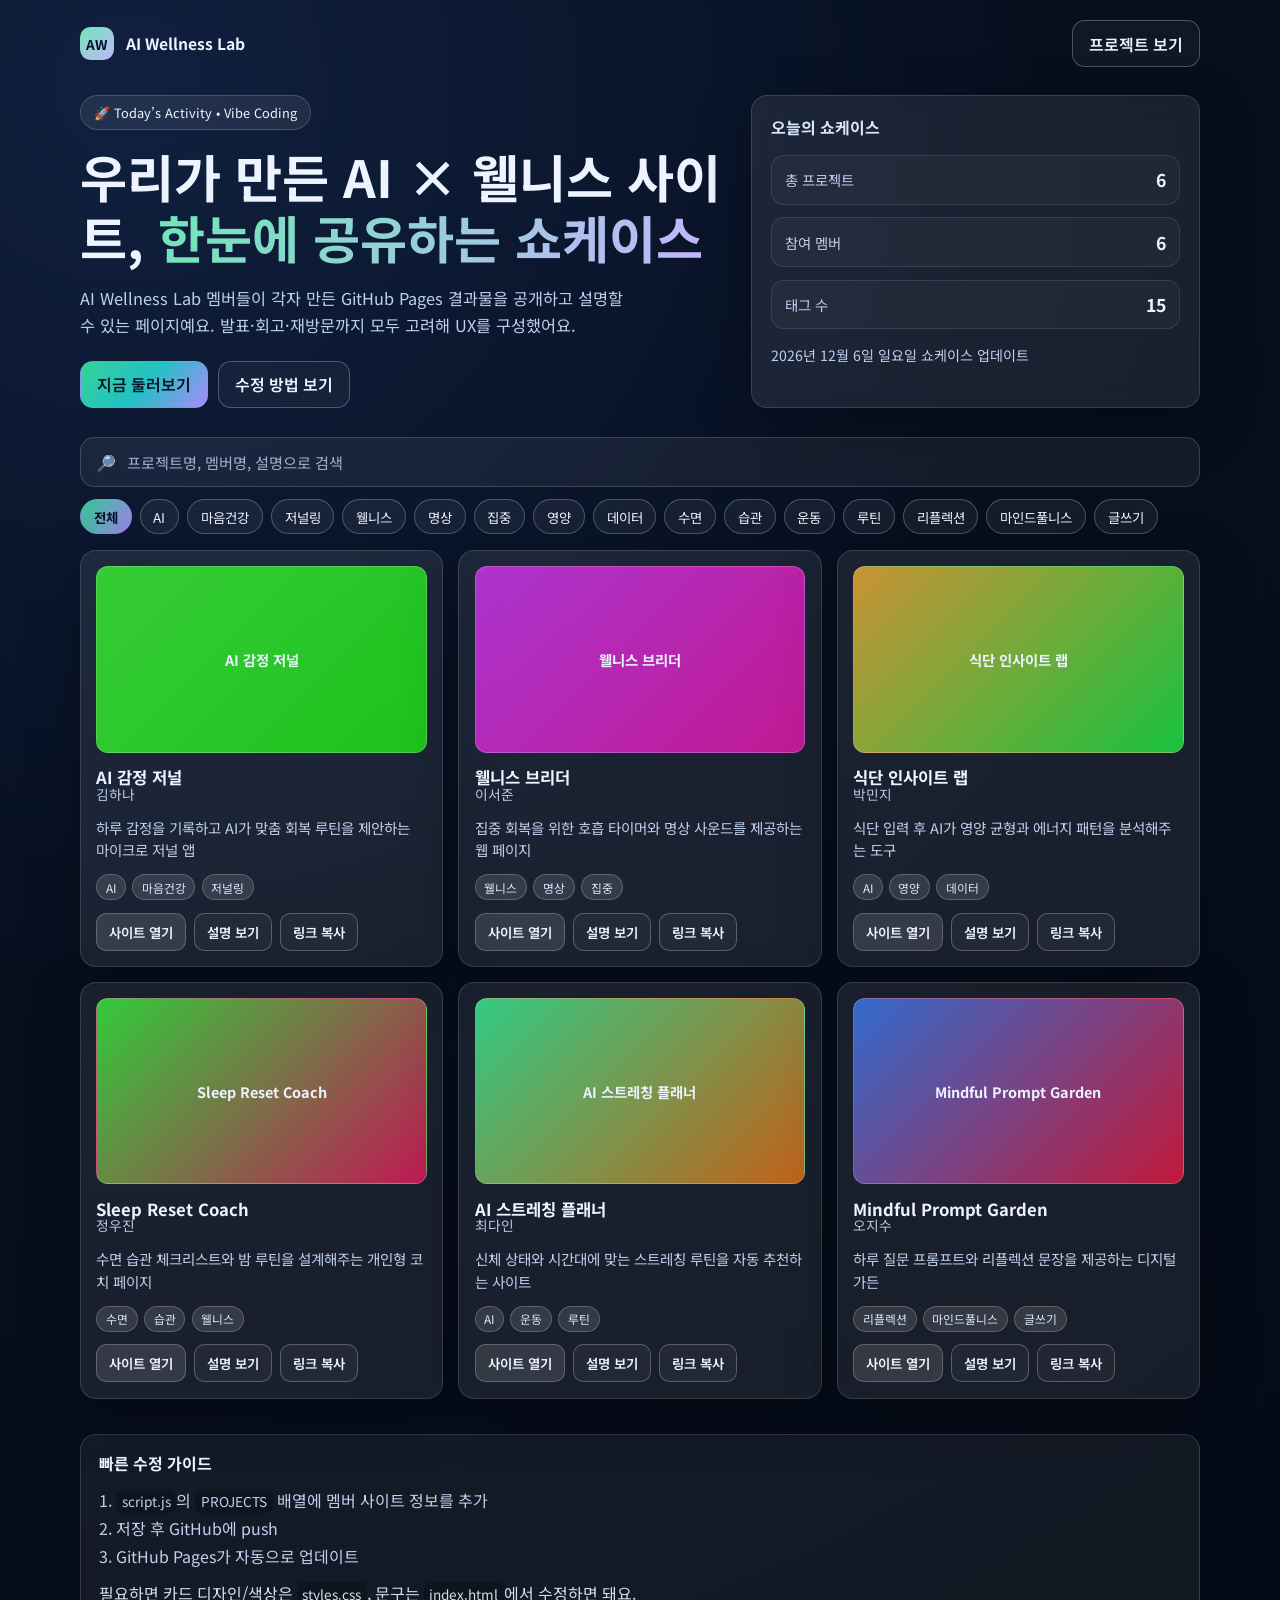
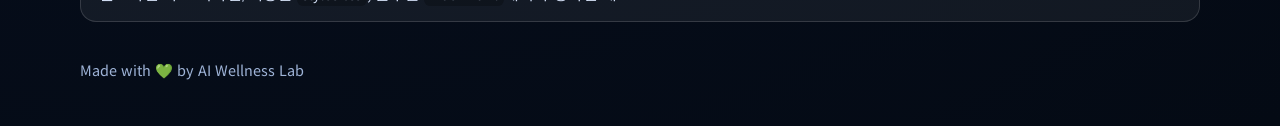
==== index.html @ e42d8e37 "feat: initialize AI Wellness Lab showcase page" ====
<!doctype html>
<html lang="ko">
  <head>
    <meta charset="UTF-8" />
    <meta name="viewport" content="width=device-width, initial-scale=1.0" />
    <title>AI & Wellness Vibe Coding Showcase</title>
    <meta
      name="description"
      content="AI Wellness Lab 멤버들이 만든 GitHub Pages 프로젝트를 한곳에서 공유하는 쇼케이스 페이지"
    />
    <link rel="preconnect" href="https://fonts.googleapis.com" />
    <link rel="preconnect" href="https://fonts.gstatic.com" crossorigin />
    <link
      href="https://fonts.googleapis.com/css2?family=Noto+Sans+KR:wght@400;500;700;800&display=swap"
      rel="stylesheet"
    />
    <link rel="stylesheet" href="styles.css" />
  </head>
  <body>
    <div class="bg-glow bg-glow-1" aria-hidden="true"></div>
    <div class="bg-glow bg-glow-2" aria-hidden="true"></div>

    <header class="topbar container">
      <a href="#" class="logo" aria-label="홈">
        <span class="logo-mark">AW</span>
        <span class="logo-text">AI Wellness Lab</span>
      </a>
      <a class="btn btn-ghost" href="#project-grid">프로젝트 보기</a>
    </header>

    <main class="container">
      <section class="hero" aria-labelledby="hero-title">
        <div>
          <p class="badge">🚀 Today’s Activity • Vibe Coding</p>
          <h1 id="hero-title">
            우리가 만든 AI × 웰니스 사이트,
            <span>한눈에 공유하는 쇼케이스</span>
          </h1>
          <p class="hero-description">
            AI Wellness Lab 멤버들이 각자 만든 GitHub Pages 결과물을 공개하고 설명할 수 있는 페이지예요.
            발표·회고·재방문까지 모두 고려해 UX를 구성했어요.
          </p>
          <div class="hero-cta">
            <a class="btn btn-primary" href="#project-grid">지금 둘러보기</a>
            <a class="btn btn-ghost" href="#how-to-edit">수정 방법 보기</a>
          </div>
        </div>

        <aside class="stats-card" aria-label="요약 정보">
          <h2>오늘의 쇼케이스</h2>
          <ul>
            <li>
              <span>총 프로젝트</span>
              <strong id="total-projects">0</strong>
            </li>
            <li>
              <span>참여 멤버</span>
              <strong id="total-members">0</strong>
            </li>
            <li>
              <span>태그 수</span>
              <strong id="total-tags">0</strong>
            </li>
          </ul>
          <p id="today-date" class="today-date"></p>
        </aside>
      </section>

      <section class="controls" aria-label="필터">
        <label class="search-wrap" for="search-input">
          <span>🔎</span>
          <input
            id="search-input"
            type="search"
            placeholder="프로젝트명, 멤버명, 설명으로 검색"
            autocomplete="off"
          />
        </label>
        <div id="tag-filters" class="tag-filters" role="group" aria-label="태그 필터"></div>
      </section>

      <section id="project-grid" class="project-grid" aria-live="polite"></section>

      <section class="empty-state hidden" id="empty-state" aria-live="polite">
        <p>조건에 맞는 프로젝트가 없어요. 검색어나 태그를 바꿔보세요.</p>
      </section>

      <section id="how-to-edit" class="info-card">
        <h2>빠른 수정 가이드</h2>
        <ol>
          <li><code>script.js</code>의 <code>PROJECTS</code> 배열에 멤버 사이트 정보를 추가</li>
          <li>저장 후 GitHub에 push</li>
          <li>GitHub Pages가 자동으로 업데이트</li>
        </ol>
        <p>
          필요하면 카드 디자인/색상은 <code>styles.css</code>, 문구는 <code>index.html</code>에서 수정하면 돼요.
        </p>
      </section>
    </main>

    <footer class="container footer">
      <p>Made with 💚 by AI Wellness Lab</p>
    </footer>

    <dialog id="detail-modal" class="detail-modal">
      <article>
        <button class="icon-btn" id="close-modal" aria-label="닫기">✕</button>
        <p id="modal-member" class="modal-member"></p>
        <h3 id="modal-title"></h3>
        <p id="modal-description"></p>
        <ul id="modal-highlights" class="modal-highlights"></ul>
        <a id="modal-link" class="btn btn-primary" target="_blank" rel="noopener noreferrer">사이트 열기</a>
      </article>
    </dialog>

    <div id="toast" class="toast" role="status" aria-live="polite"></div>

    <script src="script.js"></script>
  </body>
</html>
---- styles.css ----
:root {
  --bg: #071224;
  --bg-soft: #0f1d33;
  --card: rgba(255, 255, 255, 0.08);
  --card-border: rgba(255, 255, 255, 0.14);
  --text: #eef4ff;
  --muted: #bfd0ee;
  --primary: #6ee7b7;
  --primary-strong: #2dd4bf;
  --accent: #c4b5fd;
  --danger: #fb7185;
  --shadow: 0 18px 55px rgba(0, 0, 0, 0.28);
}

* {
  box-sizing: border-box;
  font-family: "Noto Sans KR", "Apple SD Gothic Neo", sans-serif;
}

html,
body {
  margin: 0;
  padding: 0;
  min-height: 100%;
  background: radial-gradient(circle at 10% 5%, #10203f 0%, #070f1f 45%, #040a14 100%);
  color: var(--text);
}

body {
  position: relative;
  overflow-x: hidden;
}

.container {
  width: min(1120px, calc(100vw - 2rem));
  margin: 0 auto;
}

.bg-glow {
  position: fixed;
  z-index: -1;
  border-radius: 999px;
  filter: blur(70px);
  pointer-events: none;
}

.bg-glow-1 {
  width: 280px;
  height: 280px;
  background: rgba(45, 212, 191, 0.3);
  top: -80px;
  left: -60px;
}

.bg-glow-2 {
  width: 340px;
  height: 340px;
  background: rgba(196, 181, 253, 0.24);
  right: -100px;
  bottom: 0;
}

.topbar {
  display: flex;
  justify-content: space-between;
  align-items: center;
  padding: 1.25rem 0;
}

.logo {
  display: inline-flex;
  align-items: center;
  gap: 0.75rem;
  color: var(--text);
  text-decoration: none;
  font-weight: 700;
}

.logo-mark {
  width: 2.1rem;
  height: 2.1rem;
  display: inline-grid;
  place-items: center;
  border-radius: 0.65rem;
  background: linear-gradient(140deg, var(--primary) 0%, var(--accent) 100%);
  color: #071224;
  font-size: 0.85rem;
}

.logo-text {
  font-size: 0.98rem;
}

.hero {
  display: grid;
  gap: 1.2rem;
  grid-template-columns: 1.45fr 1fr;
  align-items: stretch;
  margin-top: 0.5rem;
}

.badge {
  width: fit-content;
  margin: 0;
  font-size: 0.8rem;
  padding: 0.45rem 0.8rem;
  border-radius: 999px;
  background: rgba(255, 255, 255, 0.08);
  border: 1px solid rgba(255, 255, 255, 0.17);
}

h1 {
  margin: 0.95rem 0 0;
  line-height: 1.2;
  font-size: clamp(1.8rem, 4.3vw, 3.2rem);
}

h1 span {
  background: linear-gradient(120deg, var(--primary) 0%, var(--accent) 100%);
  -webkit-background-clip: text;
  -webkit-text-fill-color: transparent;
}

.hero-description {
  color: var(--muted);
  font-size: 1.02rem;
  line-height: 1.7;
  margin-top: 1rem;
  max-width: 62ch;
}

.hero-cta {
  display: flex;
  flex-wrap: wrap;
  gap: 0.65rem;
  margin-top: 1.3rem;
}

.btn {
  border: 1px solid transparent;
  display: inline-flex;
  align-items: center;
  justify-content: center;
  padding: 0.66rem 1rem;
  border-radius: 0.8rem;
  color: var(--text);
  text-decoration: none;
  font-weight: 600;
  cursor: pointer;
  transition: transform 0.18s ease, border-color 0.18s ease, background 0.18s ease;
}

.btn:hover {
  transform: translateY(-1px);
}

.btn-primary {
  background: linear-gradient(130deg, #34d399 0%, #22c1c3 50%, #a78bfa 100%);
  color: #081326;
}

.btn-ghost {
  border-color: rgba(255, 255, 255, 0.25);
  background: rgba(255, 255, 255, 0.04);
}

.stats-card {
  border: 1px solid var(--card-border);
  border-radius: 1rem;
  padding: 1.2rem;
  background: var(--card);
  backdrop-filter: blur(10px);
  box-shadow: var(--shadow);
}

.stats-card h2 {
  margin: 0 0 1rem;
  font-size: 1rem;
  color: #d8e7ff;
}

.stats-card ul {
  list-style: none;
  margin: 0;
  padding: 0;
  display: grid;
  gap: 0.8rem;
}

.stats-card li {
  display: flex;
  justify-content: space-between;
  align-items: center;
  border: 1px solid rgba(255, 255, 255, 0.1);
  background: rgba(255, 255, 255, 0.03);
  border-radius: 0.8rem;
  padding: 0.7rem 0.8rem;
}

.stats-card li span {
  color: var(--muted);
  font-size: 0.9rem;
}

.stats-card li strong {
  font-size: 1.1rem;
}

.today-date {
  margin: 1rem 0 0;
  color: var(--muted);
  font-size: 0.88rem;
}

.controls {
  margin-top: 1.8rem;
  display: grid;
  gap: 0.8rem;
}

.search-wrap {
  display: flex;
  align-items: center;
  gap: 0.55rem;
  border-radius: 0.9rem;
  padding: 0.75rem 0.95rem;
  background: rgba(255, 255, 255, 0.06);
  border: 1px solid rgba(255, 255, 255, 0.17);
}

.search-wrap input {
  width: 100%;
  border: 0;
  background: transparent;
  color: var(--text);
  font-size: 0.95rem;
  outline: none;
}

.search-wrap input::placeholder {
  color: #9eb1d0;
}

.tag-filters {
  display: flex;
  flex-wrap: wrap;
  gap: 0.5rem;
}

.tag-button {
  border: 1px solid rgba(255, 255, 255, 0.24);
  background: rgba(255, 255, 255, 0.06);
  color: var(--text);
  border-radius: 999px;
  padding: 0.4rem 0.8rem;
  font-size: 0.84rem;
  cursor: pointer;
}

.tag-button.active {
  border-color: transparent;
  background: linear-gradient(120deg, rgba(52, 211, 153, 0.93), rgba(167, 139, 250, 0.93));
  color: #061121;
  font-weight: 700;
}

.project-grid {
  margin-top: 1rem;
  display: grid;
  grid-template-columns: repeat(3, minmax(0, 1fr));
  gap: 0.95rem;
  padding-bottom: 0.8rem;
}

.project-card {
  position: relative;
  border: 1px solid var(--card-border);
  background: var(--card);
  border-radius: 1rem;
  padding: 0.95rem;
  display: grid;
  gap: 0.8rem;
  box-shadow: var(--shadow);
}

.project-preview {
  border-radius: 0.75rem;
  aspect-ratio: 16 / 9;
  display: grid;
  place-items: center;
  color: #eaf4ff;
  border: 1px solid rgba(255, 255, 255, 0.2);
  overflow: hidden;
  padding: 0.6rem;
  text-align: center;
  font-size: 0.9rem;
  font-weight: 700;
}

.project-card h3 {
  margin: 0;
  font-size: 1.04rem;
}

.member {
  margin: -0.35rem 0 0;
  font-size: 0.86rem;
  color: #b8c9e6;
}

.description {
  margin: 0;
  color: var(--muted);
  font-size: 0.91rem;
  line-height: 1.55;
}

.tags {
  display: flex;
  flex-wrap: wrap;
  gap: 0.38rem;
}

.tag {
  border-radius: 999px;
  padding: 0.2rem 0.55rem;
  font-size: 0.74rem;
  background: rgba(255, 255, 255, 0.12);
  border: 1px solid rgba(255, 255, 255, 0.2);
  color: #d9e8ff;
}

.actions {
  display: flex;
  flex-wrap: wrap;
  gap: 0.5rem;
}

.actions .btn {
  font-size: 0.84rem;
  padding: 0.5rem 0.75rem;
  border-radius: 0.66rem;
}

.btn-link {
  background: rgba(255, 255, 255, 0.12);
  border-color: rgba(255, 255, 255, 0.22);
}

.info-card {
  margin-top: 1.4rem;
  border-radius: 1rem;
  border: 1px solid var(--card-border);
  background: rgba(255, 255, 255, 0.06);
  padding: 1rem 1.1rem;
}

.info-card h2 {
  margin: 0;
  font-size: 1rem;
}

.info-card ol {
  margin: 0.7rem 0 0;
  padding-left: 1.1rem;
  color: var(--muted);
  line-height: 1.75;
}

.info-card p {
  margin: 0.7rem 0 0;
  color: #d2def4;
}

.info-card code {
  background: rgba(0, 0, 0, 0.25);
  border-radius: 0.4rem;
  padding: 0.13rem 0.35rem;
  font-size: 0.85em;
}

.empty-state {
  margin-top: 1rem;
  border: 1px dashed rgba(255, 255, 255, 0.25);
  border-radius: 1rem;
  padding: 1rem;
  text-align: center;
  color: var(--muted);
}

.hidden {
  display: none;
}

.footer {
  padding: 1.4rem 0 2rem;
  color: #9fb4d8;
  font-size: 0.9rem;
}

.detail-modal {
  border: 0;
  padding: 0;
  border-radius: 1rem;
  background: transparent;
  max-width: min(600px, calc(100vw - 2rem));
}

.detail-modal::backdrop {
  background: rgba(3, 9, 20, 0.7);
}

.detail-modal article {
  position: relative;
  border: 1px solid rgba(255, 255, 255, 0.2);
  background: #0b1c34;
  color: var(--text);
  border-radius: 1rem;
  padding: 1.1rem;
}

.icon-btn {
  position: absolute;
  top: 0.75rem;
  right: 0.75rem;
  border: 0;
  background: rgba(255, 255, 255, 0.12);
  color: var(--text);
  width: 2rem;
  height: 2rem;
  border-radius: 0.6rem;
  cursor: pointer;
}

.modal-member {
  margin: 0;
  color: #bad1f1;
  font-size: 0.9rem;
}

.detail-modal h3 {
  margin: 0.35rem 0 0.6rem;
}

.detail-modal p {
  margin: 0;
  color: #d3e1f8;
  line-height: 1.63;
}

.modal-highlights {
  margin: 0.8rem 0 1rem;
  padding-left: 1.1rem;
  color: #d5e5ff;
  line-height: 1.65;
}

.toast {
  position: fixed;
  left: 50%;
  bottom: 1.2rem;
  transform: translateX(-50%) translateY(12px);
  padding: 0.63rem 0.88rem;
  border-radius: 999px;
  background: rgba(3, 12, 24, 0.95);
  border: 1px solid rgba(255, 255, 255, 0.17);
  color: #dcf8ea;
  opacity: 0;
  pointer-events: none;
  transition: 0.25s ease;
  font-size: 0.86rem;
}

.toast.show {
  opacity: 1;
  transform: translateX(-50%) translateY(0);
}

@media (max-width: 1050px) {
  .project-grid {
    grid-template-columns: repeat(2, minmax(0, 1fr));
  }
}

@media (max-width: 840px) {
  .hero {
    grid-template-columns: 1fr;
  }

  .stats-card {
    order: -1;
  }
}

@media (max-width: 640px) {
  .topbar {
    padding-top: 1rem;
  }

  .project-grid {
    grid-template-columns: 1fr;
  }

  .btn,
  .actions .btn {
    width: 100%;
  }

  .hero-cta {
    width: 100%;
  }

  .logo-text {
    display: none;
  }
}
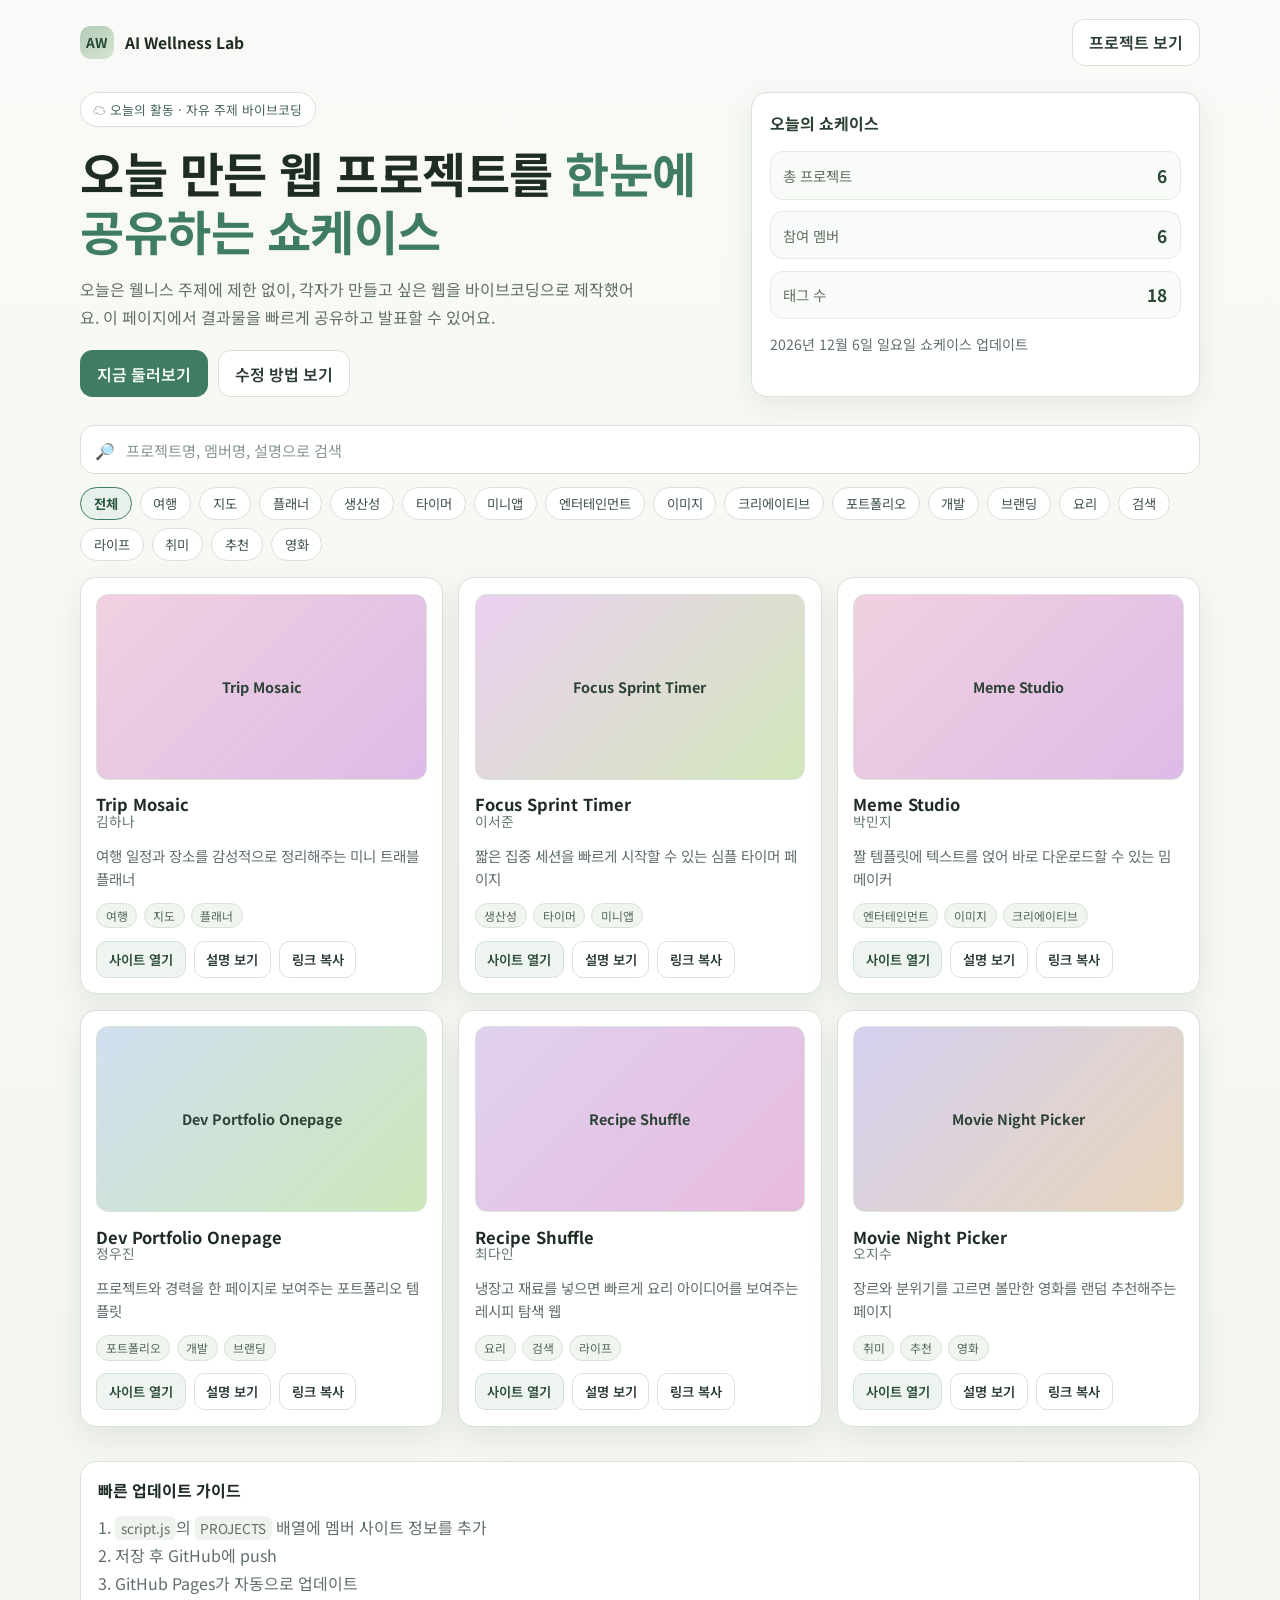
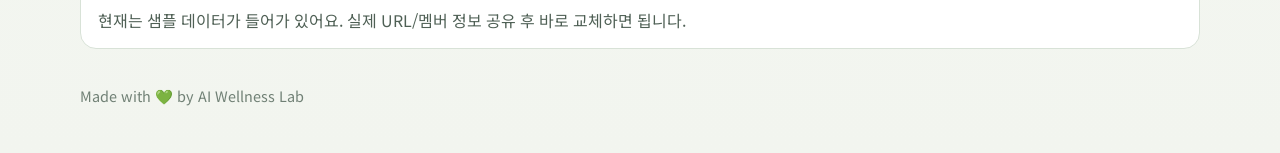
==== commit 285296fe: "feat: refresh showcase with calm UI and free-topic copy" ====
--- a/index.html
+++ b/index.html
@@ -3,10 +3,10 @@
   <head>
     <meta charset="UTF-8" />
     <meta name="viewport" content="width=device-width, initial-scale=1.0" />
-    <title>AI & Wellness Vibe Coding Showcase</title>
+    <title>AI Wellness Lab | Vibe Coding Showcase</title>
     <meta
       name="description"
-      content="AI Wellness Lab 멤버들이 만든 GitHub Pages 프로젝트를 한곳에서 공유하는 쇼케이스 페이지"
+      content="AI Wellness Lab 멤버들이 자유 주제로 만든 웹 프로젝트를 공유하는 쇼케이스 페이지"
     />
     <link rel="preconnect" href="https://fonts.googleapis.com" />
     <link rel="preconnect" href="https://fonts.gstatic.com" crossorigin />
@@ -31,14 +31,14 @@
     <main class="container">
       <section class="hero" aria-labelledby="hero-title">
         <div>
-          <p class="badge">🚀 Today’s Activity • Vibe Coding</p>
+          <p class="badge">☁️ 오늘의 활동 · 자유 주제 바이브코딩</p>
           <h1 id="hero-title">
-            우리가 만든 AI × 웰니스 사이트,
+            오늘 만든 웹 프로젝트를
             <span>한눈에 공유하는 쇼케이스</span>
           </h1>
           <p class="hero-description">
-            AI Wellness Lab 멤버들이 각자 만든 GitHub Pages 결과물을 공개하고 설명할 수 있는 페이지예요.
-            발표·회고·재방문까지 모두 고려해 UX를 구성했어요.
+            오늘은 웰니스 주제에 제한 없이, 각자가 만들고 싶은 웹을 바이브코딩으로 제작했어요.
+            이 페이지에서 결과물을 빠르게 공유하고 발표할 수 있어요.
           </p>
           <div class="hero-cta">
             <a class="btn btn-primary" href="#project-grid">지금 둘러보기</a>
@@ -86,14 +86,14 @@
       </section>
 
       <section id="how-to-edit" class="info-card">
-        <h2>빠른 수정 가이드</h2>
+        <h2>빠른 업데이트 가이드</h2>
         <ol>
           <li><code>script.js</code>의 <code>PROJECTS</code> 배열에 멤버 사이트 정보를 추가</li>
           <li>저장 후 GitHub에 push</li>
           <li>GitHub Pages가 자동으로 업데이트</li>
         </ol>
         <p>
-          필요하면 카드 디자인/색상은 <code>styles.css</code>, 문구는 <code>index.html</code>에서 수정하면 돼요.
+          현재는 샘플 데이터가 들어가 있어요. 실제 URL/멤버 정보 공유 후 바로 교체하면 됩니다.
         </p>
       </section>
     </main>
--- a/styles.css
+++ b/styles.css
@@ -1,15 +1,15 @@
 :root {
-  --bg: #071224;
-  --bg-soft: #0f1d33;
-  --card: rgba(255, 255, 255, 0.08);
-  --card-border: rgba(255, 255, 255, 0.14);
-  --text: #eef4ff;
-  --muted: #bfd0ee;
-  --primary: #6ee7b7;
-  --primary-strong: #2dd4bf;
-  --accent: #c4b5fd;
-  --danger: #fb7185;
-  --shadow: 0 18px 55px rgba(0, 0, 0, 0.28);
+  --bg: #f5f7f2;
+  --bg-soft: #edf2ea;
+  --surface: #ffffff;
+  --surface-soft: #f8fbf7;
+  --border: #d8e2d7;
+  --text: #1f2c24;
+  --muted: #617066;
+  --primary: #3f7c63;
+  --primary-strong: #2f6650;
+  --accent: #9ab9a6;
+  --shadow: 0 10px 30px rgba(22, 37, 26, 0.08);
 }
 
 * {
@@ -22,8 +22,8 @@
   margin: 0;
   padding: 0;
   min-height: 100%;
-  background: radial-gradient(circle at 10% 5%, #10203f 0%, #070f1f 45%, #040a14 100%);
   color: var(--text);
+  background: linear-gradient(180deg, #f9faf7 0%, #f2f5ef 100%);
 }
 
 body {
@@ -45,32 +45,32 @@
 }
 
 .bg-glow-1 {
-  width: 280px;
-  height: 280px;
-  background: rgba(45, 212, 191, 0.3);
-  top: -80px;
-  left: -60px;
+  width: 260px;
+  height: 260px;
+  background: rgba(185, 215, 195, 0.33);
+  top: -90px;
+  left: -80px;
 }
 
 .bg-glow-2 {
-  width: 340px;
-  height: 340px;
-  background: rgba(196, 181, 253, 0.24);
-  right: -100px;
-  bottom: 0;
+  width: 300px;
+  height: 300px;
+  background: rgba(219, 229, 214, 0.55);
+  right: -110px;
+  bottom: -80px;
 }
 
 .topbar {
   display: flex;
   justify-content: space-between;
   align-items: center;
-  padding: 1.25rem 0;
+  padding: 1.2rem 0;
 }
 
 .logo {
   display: inline-flex;
   align-items: center;
-  gap: 0.75rem;
+  gap: 0.72rem;
   color: var(--text);
   text-decoration: none;
   font-weight: 700;
@@ -82,8 +82,8 @@
   display: inline-grid;
   place-items: center;
   border-radius: 0.65rem;
-  background: linear-gradient(140deg, var(--primary) 0%, var(--accent) 100%);
-  color: #071224;
+  background: linear-gradient(145deg, #b2ccb8 0%, #d6e5d1 100%);
+  color: #244938;
   font-size: 0.85rem;
 }
 
@@ -96,36 +96,36 @@
   gap: 1.2rem;
   grid-template-columns: 1.45fr 1fr;
   align-items: stretch;
-  margin-top: 0.5rem;
+  margin-top: 0.45rem;
 }
 
 .badge {
   width: fit-content;
   margin: 0;
   font-size: 0.8rem;
-  padding: 0.45rem 0.8rem;
+  padding: 0.45rem 0.78rem;
   border-radius: 999px;
-  background: rgba(255, 255, 255, 0.08);
-  border: 1px solid rgba(255, 255, 255, 0.17);
+  background: var(--surface);
+  border: 1px solid var(--border);
+  color: #476657;
 }
 
 h1 {
   margin: 0.95rem 0 0;
-  line-height: 1.2;
-  font-size: clamp(1.8rem, 4.3vw, 3.2rem);
+  line-height: 1.22;
+  font-size: clamp(1.8rem, 4.2vw, 3rem);
+  letter-spacing: -0.01em;
 }
 
 h1 span {
-  background: linear-gradient(120deg, var(--primary) 0%, var(--accent) 100%);
-  -webkit-background-clip: text;
-  -webkit-text-fill-color: transparent;
+  color: var(--primary);
 }
 
 .hero-description {
   color: var(--muted);
-  font-size: 1.02rem;
-  line-height: 1.7;
-  margin-top: 1rem;
+  font-size: 1rem;
+  line-height: 1.75;
+  margin-top: 0.95rem;
   max-width: 62ch;
 }
 
@@ -133,7 +133,7 @@
   display: flex;
   flex-wrap: wrap;
   gap: 0.65rem;
-  margin-top: 1.3rem;
+  margin-top: 1.22rem;
 }
 
 .btn {
@@ -141,13 +141,13 @@
   display: inline-flex;
   align-items: center;
   justify-content: center;
-  padding: 0.66rem 1rem;
-  border-radius: 0.8rem;
+  padding: 0.64rem 1rem;
+  border-radius: 0.78rem;
   color: var(--text);
   text-decoration: none;
   font-weight: 600;
   cursor: pointer;
-  transition: transform 0.18s ease, border-color 0.18s ease, background 0.18s ease;
+  transition: transform 0.16s ease, background 0.16s ease, border-color 0.16s ease;
 }
 
 .btn:hover {
@@ -155,28 +155,32 @@
 }
 
 .btn-primary {
-  background: linear-gradient(130deg, #34d399 0%, #22c1c3 50%, #a78bfa 100%);
-  color: #081326;
+  background: var(--primary);
+  color: #f5fbf6;
+}
+
+.btn-primary:hover {
+  background: var(--primary-strong);
 }
 
 .btn-ghost {
-  border-color: rgba(255, 255, 255, 0.25);
-  background: rgba(255, 255, 255, 0.04);
+  border-color: var(--border);
+  background: var(--surface);
+  color: #2b3c32;
 }
 
 .stats-card {
-  border: 1px solid var(--card-border);
+  border: 1px solid var(--border);
   border-radius: 1rem;
-  padding: 1.2rem;
-  background: var(--card);
-  backdrop-filter: blur(10px);
+  padding: 1.15rem;
+  background: var(--surface);
   box-shadow: var(--shadow);
 }
 
 .stats-card h2 {
   margin: 0 0 1rem;
   font-size: 1rem;
-  color: #d8e7ff;
+  color: #2d4034;
 }
 
 .stats-card ul {
@@ -184,17 +188,17 @@
   margin: 0;
   padding: 0;
   display: grid;
-  gap: 0.8rem;
+  gap: 0.72rem;
 }
 
 .stats-card li {
   display: flex;
   justify-content: space-between;
   align-items: center;
-  border: 1px solid rgba(255, 255, 255, 0.1);
-  background: rgba(255, 255, 255, 0.03);
+  border: 1px solid #e4ebe3;
+  background: var(--surface-soft);
   border-radius: 0.8rem;
-  padding: 0.7rem 0.8rem;
+  padding: 0.66rem 0.76rem;
 }
 
 .stats-card li span {
@@ -203,17 +207,18 @@
 }
 
 .stats-card li strong {
-  font-size: 1.1rem;
+  font-size: 1.08rem;
+  color: #2b473a;
 }
 
 .today-date {
-  margin: 1rem 0 0;
+  margin: 0.95rem 0 0;
   color: var(--muted);
   font-size: 0.88rem;
 }
 
 .controls {
-  margin-top: 1.8rem;
+  margin-top: 1.75rem;
   display: grid;
   gap: 0.8rem;
 }
@@ -222,10 +227,10 @@
   display: flex;
   align-items: center;
   gap: 0.55rem;
-  border-radius: 0.9rem;
-  padding: 0.75rem 0.95rem;
-  background: rgba(255, 255, 255, 0.06);
-  border: 1px solid rgba(255, 255, 255, 0.17);
+  border-radius: 0.88rem;
+  padding: 0.73rem 0.9rem;
+  background: var(--surface);
+  border: 1px solid var(--border);
 }
 
 .search-wrap input {
@@ -238,7 +243,7 @@
 }
 
 .search-wrap input::placeholder {
-  color: #9eb1d0;
+  color: #88988d;
 }
 
 .tag-filters {
@@ -248,19 +253,19 @@
 }
 
 .tag-button {
-  border: 1px solid rgba(255, 255, 255, 0.24);
-  background: rgba(255, 255, 255, 0.06);
-  color: var(--text);
+  border: 1px solid var(--border);
+  background: var(--surface);
+  color: #415449;
   border-radius: 999px;
-  padding: 0.4rem 0.8rem;
-  font-size: 0.84rem;
+  padding: 0.38rem 0.8rem;
+  font-size: 0.83rem;
   cursor: pointer;
 }
 
 .tag-button.active {
-  border-color: transparent;
-  background: linear-gradient(120deg, rgba(52, 211, 153, 0.93), rgba(167, 139, 250, 0.93));
-  color: #061121;
+  border-color: var(--primary);
+  background: #e7f0eb;
+  color: #28553f;
   font-weight: 700;
 }
 
@@ -274,8 +279,8 @@
 
 .project-card {
   position: relative;
-  border: 1px solid var(--card-border);
-  background: var(--card);
+  border: 1px solid var(--border);
+  background: var(--surface);
   border-radius: 1rem;
   padding: 0.95rem;
   display: grid;
@@ -288,8 +293,8 @@
   aspect-ratio: 16 / 9;
   display: grid;
   place-items: center;
-  color: #eaf4ff;
-  border: 1px solid rgba(255, 255, 255, 0.2);
+  color: #2e4338;
+  border: 1px solid #dbe3da;
   overflow: hidden;
   padding: 0.6rem;
   text-align: center;
@@ -299,20 +304,20 @@
 
 .project-card h3 {
   margin: 0;
-  font-size: 1.04rem;
+  font-size: 1.03rem;
 }
 
 .member {
   margin: -0.35rem 0 0;
   font-size: 0.86rem;
-  color: #b8c9e6;
+  color: #65786c;
 }
 
 .description {
   margin: 0;
   color: var(--muted);
   font-size: 0.91rem;
-  line-height: 1.55;
+  line-height: 1.6;
 }
 
 .tags {
@@ -323,11 +328,11 @@
 
 .tag {
   border-radius: 999px;
-  padding: 0.2rem 0.55rem;
+  padding: 0.2rem 0.54rem;
   font-size: 0.74rem;
-  background: rgba(255, 255, 255, 0.12);
-  border: 1px solid rgba(255, 255, 255, 0.2);
-  color: #d9e8ff;
+  background: #f1f5f0;
+  border: 1px solid #d9e2d8;
+  color: #53675c;
 }
 
 .actions {
@@ -337,22 +342,23 @@
 }
 
 .actions .btn {
-  font-size: 0.84rem;
-  padding: 0.5rem 0.75rem;
+  font-size: 0.83rem;
+  padding: 0.5rem 0.73rem;
   border-radius: 0.66rem;
 }
 
 .btn-link {
-  background: rgba(255, 255, 255, 0.12);
-  border-color: rgba(255, 255, 255, 0.22);
+  background: #eef4ef;
+  border-color: #d6e1d6;
+  color: #2d4c3d;
 }
 
 .info-card {
-  margin-top: 1.4rem;
+  margin-top: 1.35rem;
   border-radius: 1rem;
-  border: 1px solid var(--card-border);
-  background: rgba(255, 255, 255, 0.06);
-  padding: 1rem 1.1rem;
+  border: 1px solid var(--border);
+  background: var(--surface);
+  padding: 1rem 1.05rem;
 }
 
 .info-card h2 {
@@ -369,23 +375,24 @@
 
 .info-card p {
   margin: 0.7rem 0 0;
-  color: #d2def4;
+  color: #4f6055;
 }
 
 .info-card code {
-  background: rgba(0, 0, 0, 0.25);
+  background: #eef3ee;
   border-radius: 0.4rem;
-  padding: 0.13rem 0.35rem;
+  padding: 0.12rem 0.35rem;
   font-size: 0.85em;
 }
 
 .empty-state {
   margin-top: 1rem;
-  border: 1px dashed rgba(255, 255, 255, 0.25);
+  border: 1px dashed #c8d4c8;
   border-radius: 1rem;
   padding: 1rem;
   text-align: center;
   color: var(--muted);
+  background: #f9fbf8;
 }
 
 .hidden {
@@ -393,8 +400,8 @@
 }
 
 .footer {
-  padding: 1.4rem 0 2rem;
-  color: #9fb4d8;
+  padding: 1.35rem 0 2rem;
+  color: #708075;
   font-size: 0.9rem;
 }
 
@@ -407,13 +414,13 @@
 }
 
 .detail-modal::backdrop {
-  background: rgba(3, 9, 20, 0.7);
+  background: rgba(34, 46, 39, 0.38);
 }
 
 .detail-modal article {
   position: relative;
-  border: 1px solid rgba(255, 255, 255, 0.2);
-  background: #0b1c34;
+  border: 1px solid var(--border);
+  background: var(--surface);
   color: var(--text);
   border-radius: 1rem;
   padding: 1.1rem;
@@ -421,11 +428,11 @@
 
 .icon-btn {
   position: absolute;
-  top: 0.75rem;
-  right: 0.75rem;
-  border: 0;
-  background: rgba(255, 255, 255, 0.12);
-  color: var(--text);
+  top: 0.72rem;
+  right: 0.72rem;
+  border: 1px solid var(--border);
+  background: var(--surface-soft);
+  color: #485a4f;
   width: 2rem;
   height: 2rem;
   border-radius: 0.6rem;
@@ -434,7 +441,7 @@
 
 .modal-member {
   margin: 0;
-  color: #bad1f1;
+  color: #617267;
   font-size: 0.9rem;
 }
 
@@ -444,14 +451,14 @@
 
 .detail-modal p {
   margin: 0;
-  color: #d3e1f8;
+  color: #4c5e53;
   line-height: 1.63;
 }
 
 .modal-highlights {
   margin: 0.8rem 0 1rem;
   padding-left: 1.1rem;
-  color: #d5e5ff;
+  color: #42564b;
   line-height: 1.65;
 }
 
@@ -460,11 +467,11 @@
   left: 50%;
   bottom: 1.2rem;
   transform: translateX(-50%) translateY(12px);
-  padding: 0.63rem 0.88rem;
+  padding: 0.62rem 0.88rem;
   border-radius: 999px;
-  background: rgba(3, 12, 24, 0.95);
-  border: 1px solid rgba(255, 255, 255, 0.17);
-  color: #dcf8ea;
+  background: rgba(42, 67, 54, 0.95);
+  border: 1px solid rgba(255, 255, 255, 0.2);
+  color: #f2fbf6;
   opacity: 0;
   pointer-events: none;
   transition: 0.25s ease;
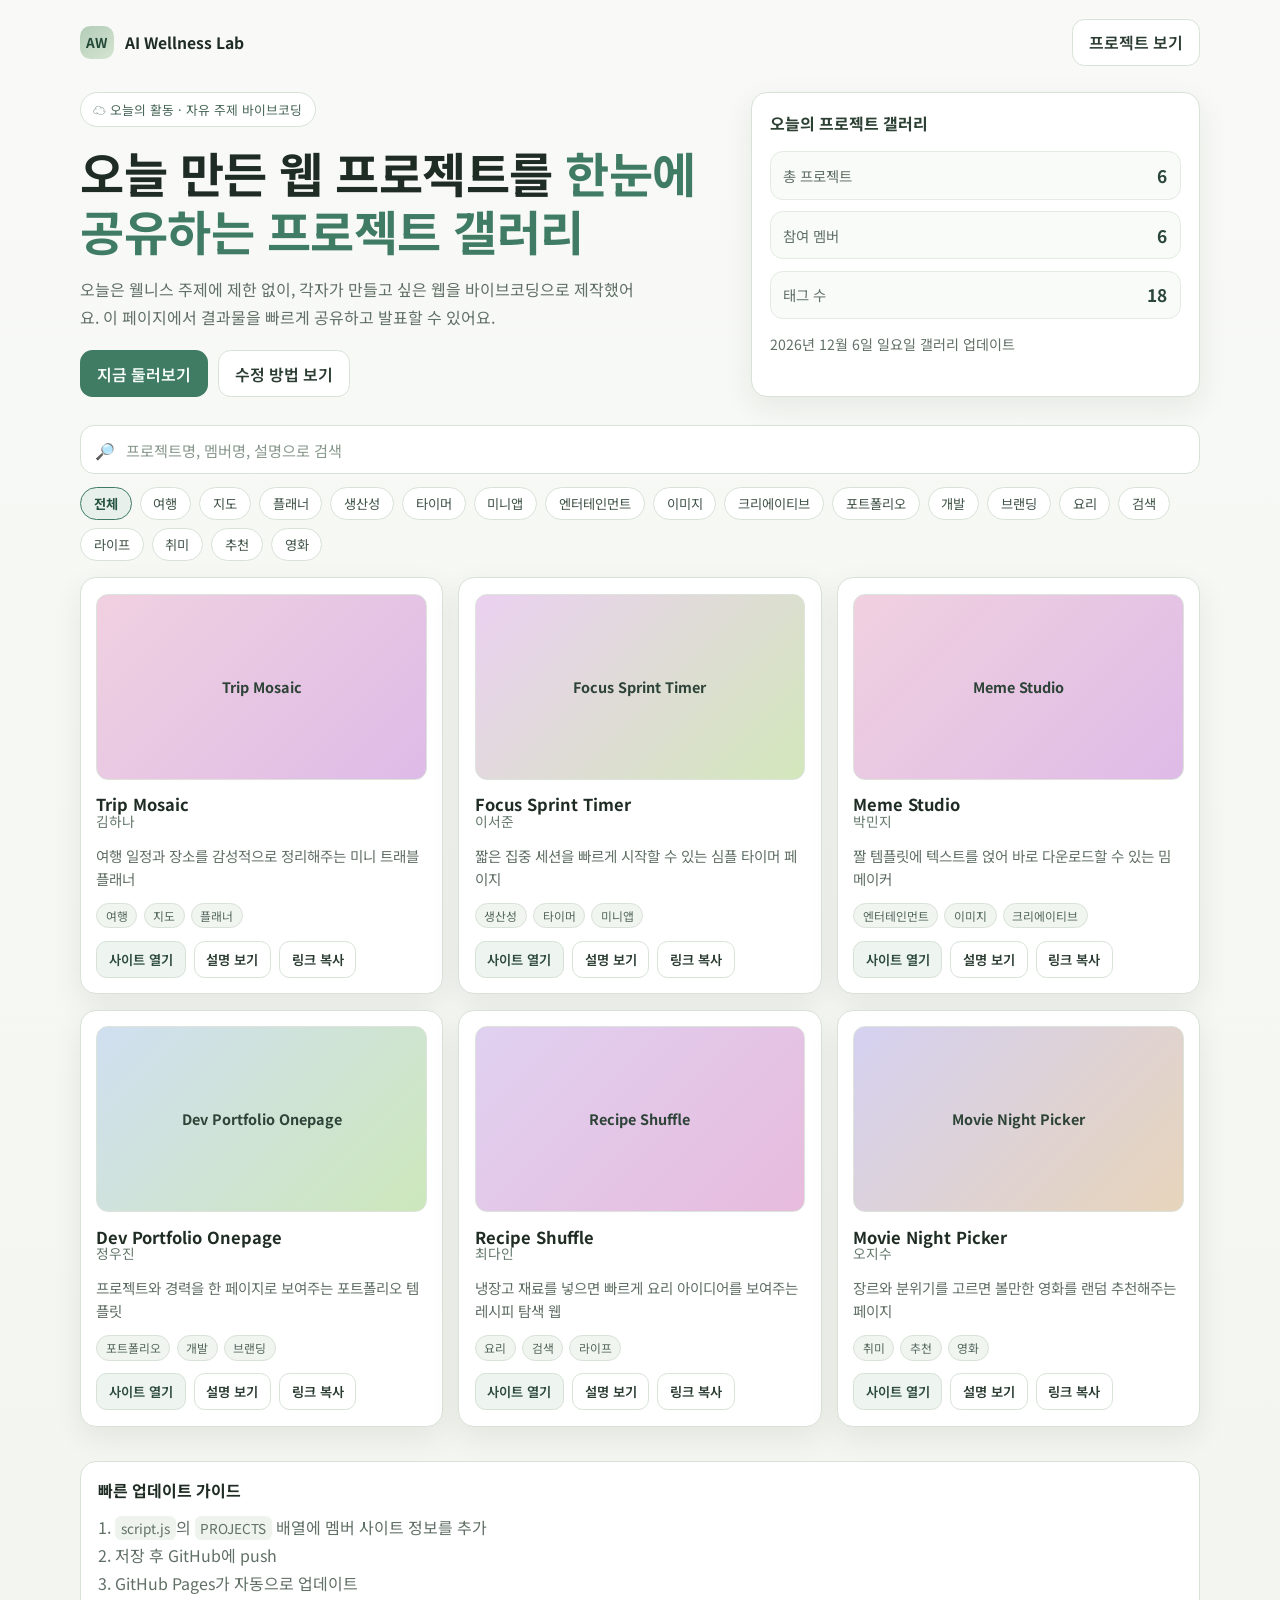
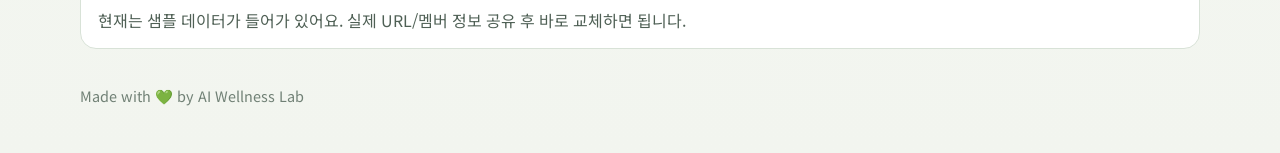
==== commit b187f757: "feat: improve mobile UX and rename to gallery" ====
--- a/index.html
+++ b/index.html
@@ -3,10 +3,10 @@
   <head>
     <meta charset="UTF-8" />
     <meta name="viewport" content="width=device-width, initial-scale=1.0" />
-    <title>AI Wellness Lab | Vibe Coding Showcase</title>
+    <title>AI Wellness Lab | Vibe Coding Gallery</title>
     <meta
       name="description"
-      content="AI Wellness Lab 멤버들이 자유 주제로 만든 웹 프로젝트를 공유하는 쇼케이스 페이지"
+      content="AI Wellness Lab 멤버들이 자유 주제로 만든 웹 프로젝트를 공유하는 갤러리 페이지"
     />
     <link rel="preconnect" href="https://fonts.googleapis.com" />
     <link rel="preconnect" href="https://fonts.gstatic.com" crossorigin />
@@ -34,7 +34,7 @@
           <p class="badge">☁️ 오늘의 활동 · 자유 주제 바이브코딩</p>
           <h1 id="hero-title">
             오늘 만든 웹 프로젝트를
-            <span>한눈에 공유하는 쇼케이스</span>
+            <span>한눈에 공유하는 프로젝트 갤러리</span>
           </h1>
           <p class="hero-description">
             오늘은 웰니스 주제에 제한 없이, 각자가 만들고 싶은 웹을 바이브코딩으로 제작했어요.
@@ -47,7 +47,7 @@
         </div>
 
         <aside class="stats-card" aria-label="요약 정보">
-          <h2>오늘의 쇼케이스</h2>
+          <h2>오늘의 프로젝트 갤러리</h2>
           <ul>
             <li>
               <span>총 프로젝트</span>
--- a/styles.css
+++ b/styles.css
@@ -500,24 +500,106 @@
 }
 
 @media (max-width: 640px) {
+  .container {
+    width: min(1120px, calc(100vw - 1rem));
+  }
+
   .topbar {
-    padding-top: 1rem;
+    padding-top: 0.9rem;
+    gap: 0.5rem;
+  }
+
+  .hero {
+    gap: 0.95rem;
+    margin-top: 0.2rem;
+  }
+
+  .badge {
+    font-size: 0.74rem;
+  }
+
+  h1 {
+    font-size: clamp(1.55rem, 7vw, 2rem);
+    line-height: 1.3;
+  }
+
+  .hero-description {
+    margin-top: 0.78rem;
+    font-size: 0.94rem;
+    line-height: 1.66;
+  }
+
+  .stats-card {
+    padding: 0.9rem;
+  }
+
+  .controls {
+    margin-top: 1.1rem;
+    gap: 0.62rem;
+  }
+
+  .search-wrap {
+    padding: 0.68rem 0.8rem;
+  }
+
+  .search-wrap input {
+    font-size: 1rem;
+  }
+
+  .tag-filters {
+    flex-wrap: nowrap;
+    overflow-x: auto;
+    padding-bottom: 0.2rem;
+    scrollbar-width: thin;
+  }
+
+  .tag-button {
+    white-space: nowrap;
+    flex: 0 0 auto;
   }
 
   .project-grid {
     grid-template-columns: 1fr;
-  }
-
-  .btn,
+    margin-top: 0.8rem;
+  }
+
+  .project-card {
+    padding: 0.86rem;
+  }
+
+  .actions {
+    display: grid;
+    grid-template-columns: repeat(2, minmax(0, 1fr));
+    gap: 0.42rem;
+  }
+
   .actions .btn {
-    width: 100%;
+    width: auto;
+    padding: 0.54rem 0.6rem;
+    min-height: 42px;
+  }
+
+  .actions .btn-link {
+    grid-column: 1 / -1;
   }
 
   .hero-cta {
     width: 100%;
+    display: grid;
+    grid-template-columns: 1fr;
   }
 
   .logo-text {
     display: none;
   }
-}
+
+  .detail-modal article {
+    padding: 0.95rem 0.9rem;
+  }
+
+  .toast {
+    width: calc(100vw - 1rem);
+    text-align: center;
+    border-radius: 0.8rem;
+  }
+}
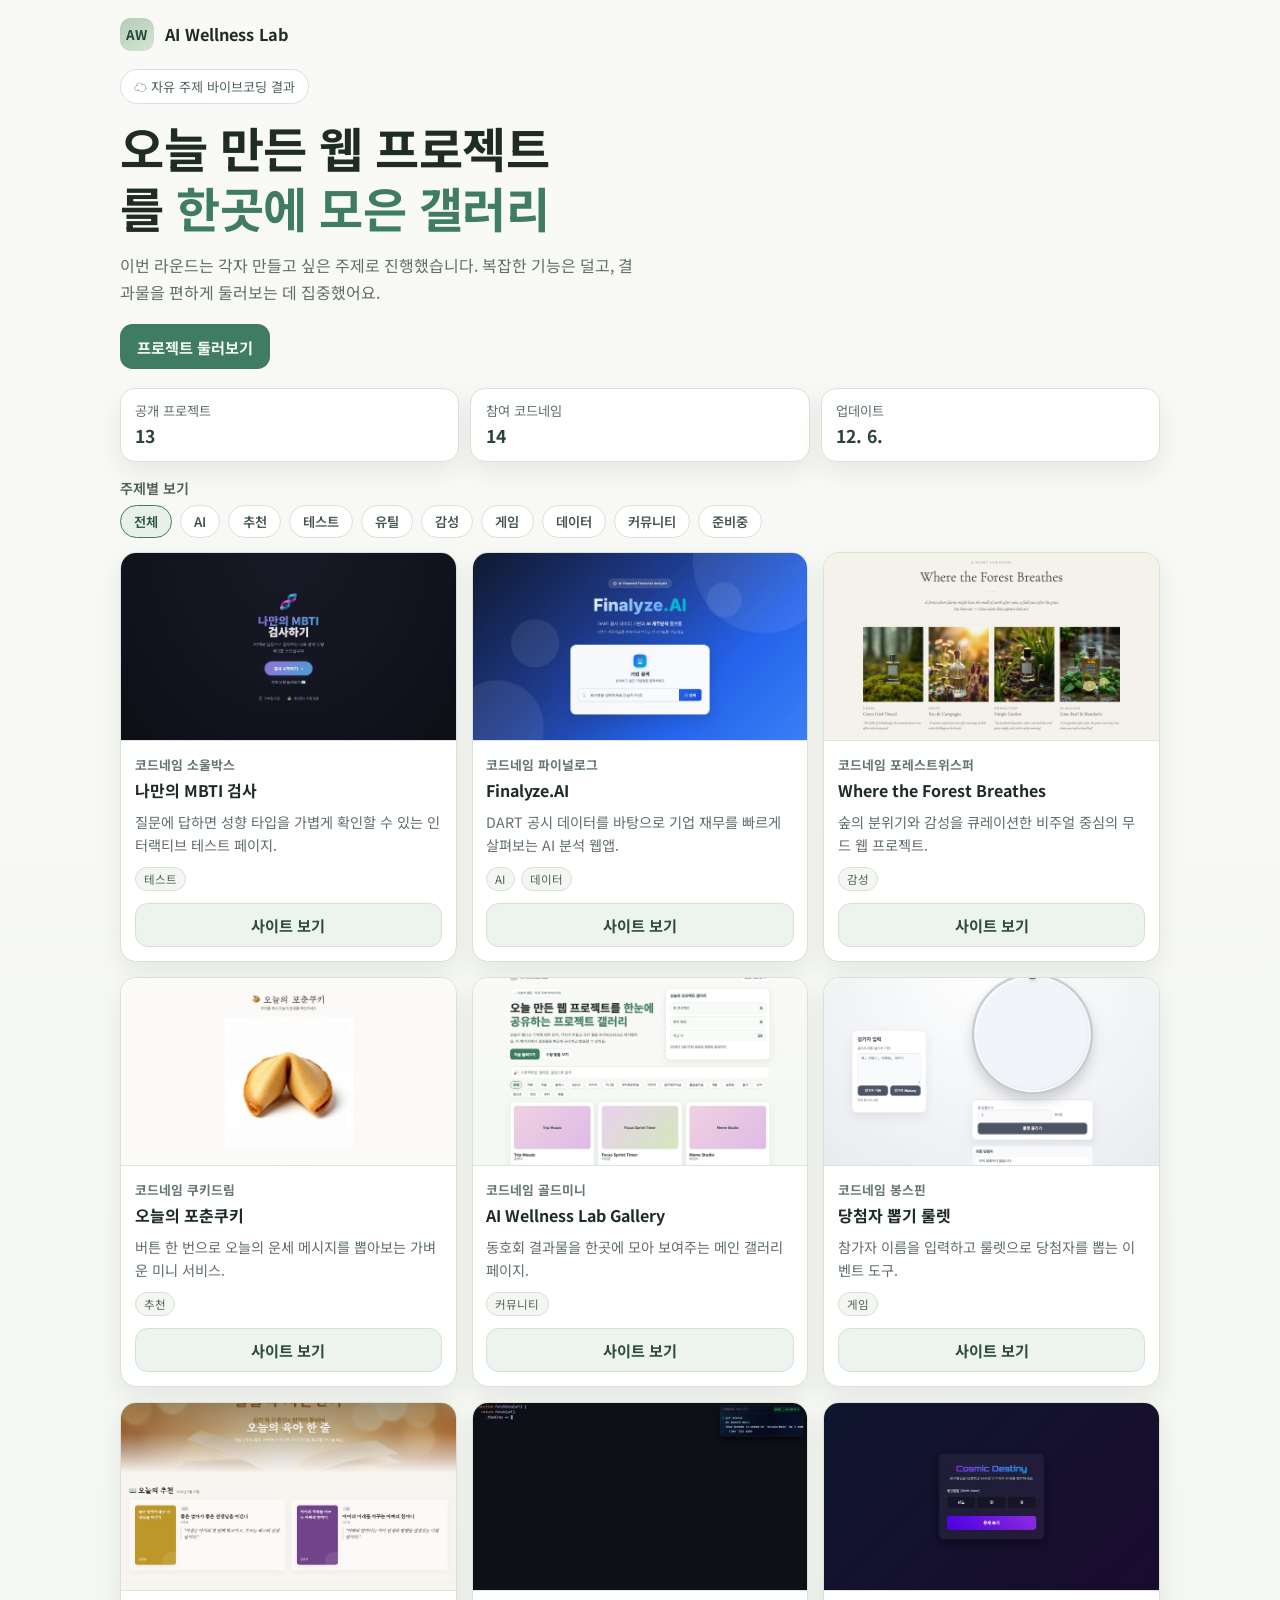
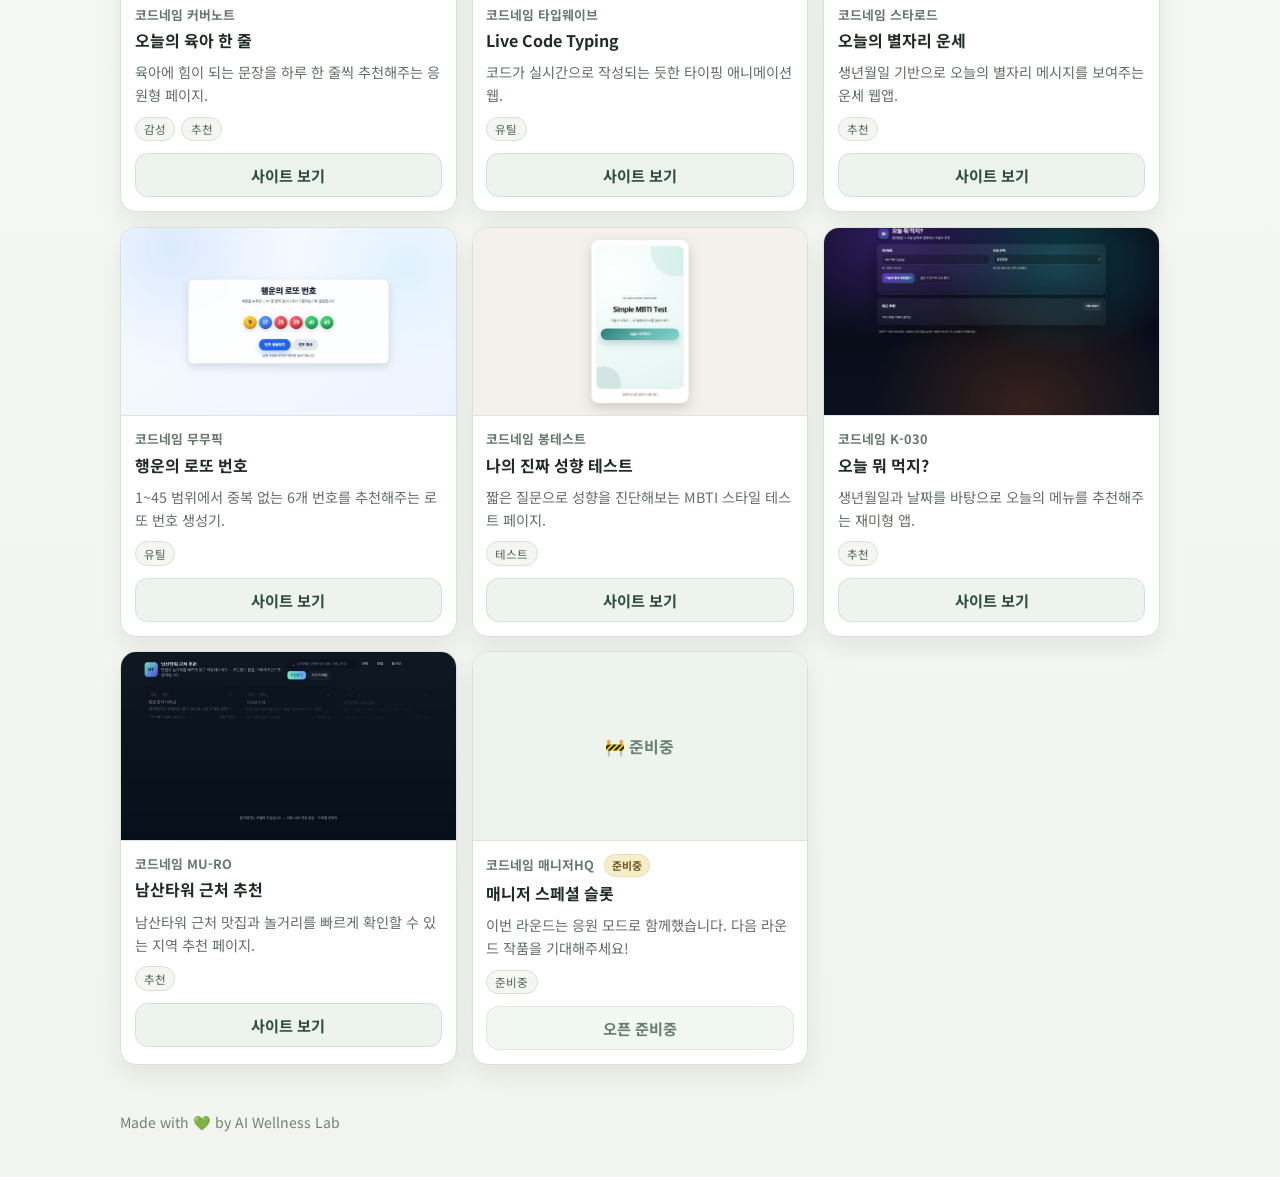
==== commit ad4f5998: "Add project screenshots and update project details in the gallery - Added 13 new project screenshots" ====
--- a/index.html
+++ b/index.html
@@ -6,7 +6,7 @@
     <title>AI Wellness Lab | Vibe Coding Gallery</title>
     <meta
       name="description"
-      content="AI Wellness Lab 멤버들이 자유 주제로 만든 웹 프로젝트를 공유하는 갤러리 페이지"
+      content="AI Wellness Lab 멤버들이 자유 주제로 만든 웹 프로젝트를 공유하는 프로젝트 갤러리"
     />
     <link rel="preconnect" href="https://fonts.googleapis.com" />
     <link rel="preconnect" href="https://fonts.gstatic.com" crossorigin />
@@ -25,76 +25,46 @@
         <span class="logo-mark">AW</span>
         <span class="logo-text">AI Wellness Lab</span>
       </a>
-      <a class="btn btn-ghost" href="#project-grid">프로젝트 보기</a>
     </header>
 
     <main class="container">
       <section class="hero" aria-labelledby="hero-title">
-        <div>
-          <p class="badge">☁️ 오늘의 활동 · 자유 주제 바이브코딩</p>
-          <h1 id="hero-title">
-            오늘 만든 웹 프로젝트를
-            <span>한눈에 공유하는 프로젝트 갤러리</span>
-          </h1>
-          <p class="hero-description">
-            오늘은 웰니스 주제에 제한 없이, 각자가 만들고 싶은 웹을 바이브코딩으로 제작했어요.
-            이 페이지에서 결과물을 빠르게 공유하고 발표할 수 있어요.
-          </p>
-          <div class="hero-cta">
-            <a class="btn btn-primary" href="#project-grid">지금 둘러보기</a>
-            <a class="btn btn-ghost" href="#how-to-edit">수정 방법 보기</a>
-          </div>
-        </div>
+        <p class="badge">☁️ 자유 주제 바이브코딩 결과</p>
+        <h1 id="hero-title">
+          오늘 만든 웹 프로젝트를
+          <span>한곳에 모은 갤러리</span>
+        </h1>
+        <p class="hero-description">
+          이번 라운드는 각자 만들고 싶은 주제로 진행했습니다.
+          복잡한 기능은 덜고, 결과물을 편하게 둘러보는 데 집중했어요.
+        </p>
+        <a class="btn btn-primary" href="#project-grid">프로젝트 둘러보기</a>
+      </section>
 
-        <aside class="stats-card" aria-label="요약 정보">
-          <h2>오늘의 프로젝트 갤러리</h2>
-          <ul>
-            <li>
-              <span>총 프로젝트</span>
-              <strong id="total-projects">0</strong>
-            </li>
-            <li>
-              <span>참여 멤버</span>
-              <strong id="total-members">0</strong>
-            </li>
-            <li>
-              <span>태그 수</span>
-              <strong id="total-tags">0</strong>
-            </li>
-          </ul>
-          <p id="today-date" class="today-date"></p>
-        </aside>
+      <section class="summary-row" aria-label="요약 정보">
+        <article class="summary-item">
+          <span>공개 프로젝트</span>
+          <strong id="total-projects">0</strong>
+        </article>
+        <article class="summary-item">
+          <span>참여 코드네임</span>
+          <strong id="total-members">0</strong>
+        </article>
+        <article class="summary-item">
+          <span>업데이트</span>
+          <strong id="today-date">-</strong>
+        </article>
       </section>
 
       <section class="controls" aria-label="필터">
-        <label class="search-wrap" for="search-input">
-          <span>🔎</span>
-          <input
-            id="search-input"
-            type="search"
-            placeholder="프로젝트명, 멤버명, 설명으로 검색"
-            autocomplete="off"
-          />
-        </label>
+        <p class="controls-title">주제별 보기</p>
         <div id="tag-filters" class="tag-filters" role="group" aria-label="태그 필터"></div>
       </section>
 
       <section id="project-grid" class="project-grid" aria-live="polite"></section>
 
       <section class="empty-state hidden" id="empty-state" aria-live="polite">
-        <p>조건에 맞는 프로젝트가 없어요. 검색어나 태그를 바꿔보세요.</p>
-      </section>
-
-      <section id="how-to-edit" class="info-card">
-        <h2>빠른 업데이트 가이드</h2>
-        <ol>
-          <li><code>script.js</code>의 <code>PROJECTS</code> 배열에 멤버 사이트 정보를 추가</li>
-          <li>저장 후 GitHub에 push</li>
-          <li>GitHub Pages가 자동으로 업데이트</li>
-        </ol>
-        <p>
-          현재는 샘플 데이터가 들어가 있어요. 실제 URL/멤버 정보 공유 후 바로 교체하면 됩니다.
-        </p>
+        <p>해당 태그에 맞는 프로젝트가 아직 없어요.</p>
       </section>
     </main>
 
@@ -102,19 +72,6 @@
       <p>Made with 💚 by AI Wellness Lab</p>
     </footer>
 
-    <dialog id="detail-modal" class="detail-modal">
-      <article>
-        <button class="icon-btn" id="close-modal" aria-label="닫기">✕</button>
-        <p id="modal-member" class="modal-member"></p>
-        <h3 id="modal-title"></h3>
-        <p id="modal-description"></p>
-        <ul id="modal-highlights" class="modal-highlights"></ul>
-        <a id="modal-link" class="btn btn-primary" target="_blank" rel="noopener noreferrer">사이트 열기</a>
-      </article>
-    </dialog>
-
-    <div id="toast" class="toast" role="status" aria-live="polite"></div>
-
     <script src="script.js"></script>
   </body>
 </html>
--- a/styles.css
+++ b/styles.css
@@ -1,15 +1,13 @@
 :root {
-  --bg: #f5f7f2;
-  --bg-soft: #edf2ea;
+  --bg: #f6f8f4;
   --surface: #ffffff;
-  --surface-soft: #f8fbf7;
-  --border: #d8e2d7;
+  --surface-soft: #f3f6f1;
+  --border: #d9e2d8;
   --text: #1f2c24;
   --muted: #617066;
   --primary: #3f7c63;
   --primary-strong: #2f6650;
-  --accent: #9ab9a6;
-  --shadow: 0 10px 30px rgba(22, 37, 26, 0.08);
+  --shadow: 0 10px 24px rgba(22, 37, 26, 0.08);
 }
 
 * {
@@ -22,49 +20,45 @@
   margin: 0;
   padding: 0;
   min-height: 100%;
+  background: linear-gradient(180deg, #f9faf7 0%, #f2f5ef 100%);
   color: var(--text);
-  background: linear-gradient(180deg, #f9faf7 0%, #f2f5ef 100%);
 }
 
 body {
   position: relative;
-  overflow-x: hidden;
 }
 
 .container {
-  width: min(1120px, calc(100vw - 2rem));
+  width: min(1040px, calc(100vw - 1.4rem));
   margin: 0 auto;
 }
 
 .bg-glow {
   position: fixed;
-  z-index: -1;
   border-radius: 999px;
   filter: blur(70px);
   pointer-events: none;
+  z-index: -1;
 }
 
 .bg-glow-1 {
+  width: 240px;
+  height: 240px;
+  background: rgba(185, 215, 195, 0.28);
+  top: -110px;
+  left: -80px;
+}
+
+.bg-glow-2 {
   width: 260px;
   height: 260px;
-  background: rgba(185, 215, 195, 0.33);
-  top: -90px;
-  left: -80px;
-}
-
-.bg-glow-2 {
-  width: 300px;
-  height: 300px;
-  background: rgba(219, 229, 214, 0.55);
+  background: rgba(219, 229, 214, 0.45);
   right: -110px;
-  bottom: -80px;
+  bottom: -90px;
 }
 
 .topbar {
-  display: flex;
-  justify-content: space-between;
-  align-items: center;
-  padding: 1.2rem 0;
+  padding: 1.1rem 0 0.6rem;
 }
 
 .logo {
@@ -79,42 +73,39 @@
 .logo-mark {
   width: 2.1rem;
   height: 2.1rem;
-  display: inline-grid;
+  border-radius: 0.65rem;
+  display: grid;
   place-items: center;
-  border-radius: 0.65rem;
   background: linear-gradient(145deg, #b2ccb8 0%, #d6e5d1 100%);
   color: #244938;
-  font-size: 0.85rem;
+  font-size: 0.84rem;
 }
 
 .logo-text {
-  font-size: 0.98rem;
+  font-size: 1.02rem;
 }
 
 .hero {
-  display: grid;
-  gap: 1.2rem;
-  grid-template-columns: 1.45fr 1fr;
-  align-items: stretch;
-  margin-top: 0.45rem;
+  padding: 0.5rem 0 1rem;
 }
 
 .badge {
+  margin: 0;
   width: fit-content;
-  margin: 0;
-  font-size: 0.8rem;
-  padding: 0.45rem 0.78rem;
-  border-radius: 999px;
+  font-size: 0.82rem;
+  padding: 0.44rem 0.8rem;
+  border-radius: 999px;
+  border: 1px solid var(--border);
   background: var(--surface);
-  border: 1px solid var(--border);
-  color: #476657;
+  color: #4d6659;
 }
 
 h1 {
-  margin: 0.95rem 0 0;
-  line-height: 1.22;
-  font-size: clamp(1.8rem, 4.2vw, 3rem);
+  margin: 0.9rem 0 0;
+  font-size: clamp(1.8rem, 4.4vw, 3rem);
+  line-height: 1.24;
   letter-spacing: -0.01em;
+  max-width: 16ch;
 }
 
 h1 span {
@@ -122,36 +113,23 @@
 }
 
 .hero-description {
+  margin: 0.9rem 0 1.1rem;
   color: var(--muted);
+  line-height: 1.72;
   font-size: 1rem;
-  line-height: 1.75;
-  margin-top: 0.95rem;
-  max-width: 62ch;
-}
-
-.hero-cta {
-  display: flex;
-  flex-wrap: wrap;
-  gap: 0.65rem;
-  margin-top: 1.22rem;
+  max-width: 58ch;
 }
 
 .btn {
-  border: 1px solid transparent;
   display: inline-flex;
   align-items: center;
   justify-content: center;
+  border: 1px solid transparent;
+  border-radius: 0.78rem;
+  text-decoration: none;
+  font-weight: 700;
+  font-size: 0.95rem;
   padding: 0.64rem 1rem;
-  border-radius: 0.78rem;
-  color: var(--text);
-  text-decoration: none;
-  font-weight: 600;
-  cursor: pointer;
-  transition: transform 0.16s ease, background 0.16s ease, border-color 0.16s ease;
-}
-
-.btn:hover {
-  transform: translateY(-1px);
 }
 
 .btn-primary {
@@ -163,87 +141,43 @@
   background: var(--primary-strong);
 }
 
-.btn-ghost {
-  border-color: var(--border);
+.summary-row {
+  display: grid;
+  grid-template-columns: repeat(3, minmax(0, 1fr));
+  gap: 0.7rem;
+  margin-top: 0.2rem;
+}
+
+.summary-item {
+  border: 1px solid var(--border);
   background: var(--surface);
-  color: #2b3c32;
-}
-
-.stats-card {
-  border: 1px solid var(--border);
-  border-radius: 1rem;
-  padding: 1.15rem;
-  background: var(--surface);
+  border-radius: 0.95rem;
+  padding: 0.78rem 0.9rem;
   box-shadow: var(--shadow);
 }
 
-.stats-card h2 {
-  margin: 0 0 1rem;
-  font-size: 1rem;
-  color: #2d4034;
-}
-
-.stats-card ul {
-  list-style: none;
-  margin: 0;
-  padding: 0;
-  display: grid;
-  gap: 0.72rem;
-}
-
-.stats-card li {
-  display: flex;
-  justify-content: space-between;
-  align-items: center;
-  border: 1px solid #e4ebe3;
-  background: var(--surface-soft);
-  border-radius: 0.8rem;
-  padding: 0.66rem 0.76rem;
-}
-
-.stats-card li span {
+.summary-item span {
+  display: block;
   color: var(--muted);
-  font-size: 0.9rem;
-}
-
-.stats-card li strong {
-  font-size: 1.08rem;
-  color: #2b473a;
-}
-
-.today-date {
-  margin: 0.95rem 0 0;
-  color: var(--muted);
+  font-size: 0.83rem;
+}
+
+.summary-item strong {
+  display: block;
+  margin-top: 0.18rem;
+  font-size: 1.1rem;
+  color: #2c4438;
+}
+
+.controls {
+  margin-top: 1rem;
+}
+
+.controls-title {
+  margin: 0 0 0.45rem;
+  color: #4d5e54;
   font-size: 0.88rem;
-}
-
-.controls {
-  margin-top: 1.75rem;
-  display: grid;
-  gap: 0.8rem;
-}
-
-.search-wrap {
-  display: flex;
-  align-items: center;
-  gap: 0.55rem;
-  border-radius: 0.88rem;
-  padding: 0.73rem 0.9rem;
-  background: var(--surface);
-  border: 1px solid var(--border);
-}
-
-.search-wrap input {
-  width: 100%;
-  border: 0;
-  background: transparent;
-  color: var(--text);
-  font-size: 0.95rem;
-  outline: none;
-}
-
-.search-wrap input::placeholder {
-  color: #88988d;
+  font-weight: 600;
 }
 
 .tag-filters {
@@ -255,10 +189,11 @@
 .tag-button {
   border: 1px solid var(--border);
   background: var(--surface);
-  color: #415449;
-  border-radius: 999px;
-  padding: 0.38rem 0.8rem;
+  color: #44574c;
+  border-radius: 999px;
+  padding: 0.38rem 0.82rem;
   font-size: 0.83rem;
+  font-weight: 600;
   cursor: pointer;
 }
 
@@ -266,57 +201,78 @@
   border-color: var(--primary);
   background: #e7f0eb;
   color: #28553f;
-  font-weight: 700;
 }
 
 .project-grid {
-  margin-top: 1rem;
+  margin-top: 0.85rem;
   display: grid;
   grid-template-columns: repeat(3, minmax(0, 1fr));
-  gap: 0.95rem;
+  gap: 0.92rem;
   padding-bottom: 0.8rem;
 }
 
 .project-card {
-  position: relative;
   border: 1px solid var(--border);
+  border-radius: 1rem;
   background: var(--surface);
-  border-radius: 1rem;
-  padding: 0.95rem;
-  display: grid;
-  gap: 0.8rem;
   box-shadow: var(--shadow);
+  overflow: hidden;
 }
 
 .project-preview {
-  border-radius: 0.75rem;
   aspect-ratio: 16 / 9;
+  background: #edf3ed;
+  border-bottom: 1px solid #dde5dc;
+}
+
+.project-preview img {
+  width: 100%;
+  height: 100%;
+  display: block;
+  object-fit: cover;
+}
+
+.preview-placeholder {
+  width: 100%;
+  height: 100%;
   display: grid;
   place-items: center;
-  color: #2e4338;
-  border: 1px solid #dbe3da;
-  overflow: hidden;
-  padding: 0.6rem;
-  text-align: center;
-  font-size: 0.9rem;
+  color: #698171;
   font-weight: 700;
 }
 
+.card-body {
+  padding: 0.85rem;
+}
+
+.member {
+  margin: 0;
+  color: #66786d;
+  font-size: 0.8rem;
+  font-weight: 700;
+}
+
+.status-chip {
+  display: inline-flex;
+  margin-left: 0.35rem;
+  padding: 0.13rem 0.44rem;
+  border-radius: 999px;
+  background: #f6edcf;
+  border: 1px solid #ecddad;
+  color: #6e5a17;
+  font-size: 0.68rem;
+}
+
 .project-card h3 {
-  margin: 0;
-  font-size: 1.03rem;
-}
-
-.member {
-  margin: -0.35rem 0 0;
-  font-size: 0.86rem;
-  color: #65786c;
+  margin: 0.38rem 0 0;
+  font-size: 1rem;
+  line-height: 1.35;
 }
 
 .description {
-  margin: 0;
+  margin: 0.62rem 0 0;
   color: var(--muted);
-  font-size: 0.91rem;
+  font-size: 0.89rem;
   line-height: 1.6;
 }
 
@@ -324,72 +280,39 @@
   display: flex;
   flex-wrap: wrap;
   gap: 0.38rem;
+  margin-top: 0.62rem;
 }
 
 .tag {
   border-radius: 999px;
-  padding: 0.2rem 0.54rem;
-  font-size: 0.74rem;
-  background: #f1f5f0;
-  border: 1px solid #d9e2d8;
-  color: #53675c;
+  padding: 0.2rem 0.52rem;
+  font-size: 0.72rem;
+  border: 1px solid #d8e0d7;
+  background: var(--surface-soft);
+  color: #4f6358;
 }
 
 .actions {
-  display: flex;
-  flex-wrap: wrap;
-  gap: 0.5rem;
-}
-
-.actions .btn {
-  font-size: 0.83rem;
-  padding: 0.5rem 0.73rem;
-  border-radius: 0.66rem;
+  margin-top: 0.74rem;
 }
 
 .btn-link {
-  background: #eef4ef;
-  border-color: #d6e1d6;
-  color: #2d4c3d;
-}
-
-.info-card {
-  margin-top: 1.35rem;
-  border-radius: 1rem;
-  border: 1px solid var(--border);
-  background: var(--surface);
-  padding: 1rem 1.05rem;
-}
-
-.info-card h2 {
-  margin: 0;
-  font-size: 1rem;
-}
-
-.info-card ol {
-  margin: 0.7rem 0 0;
-  padding-left: 1.1rem;
-  color: var(--muted);
-  line-height: 1.75;
-}
-
-.info-card p {
-  margin: 0.7rem 0 0;
-  color: #4f6055;
-}
-
-.info-card code {
-  background: #eef3ee;
-  border-radius: 0.4rem;
-  padding: 0.12rem 0.35rem;
-  font-size: 0.85em;
+  width: 100%;
+  background: #edf4ee;
+  border: 1px solid #d5e0d5;
+  color: #2f4c3d;
+}
+
+.btn.is-disabled {
+  opacity: 0.72;
+  cursor: not-allowed;
 }
 
 .empty-state {
   margin-top: 1rem;
   border: 1px dashed #c8d4c8;
-  border-radius: 1rem;
-  padding: 1rem;
+  border-radius: 0.9rem;
+  padding: 0.95rem;
   text-align: center;
   color: var(--muted);
   background: #f9fbf8;
@@ -400,157 +323,49 @@
 }
 
 .footer {
-  padding: 1.35rem 0 2rem;
+  padding: 1.3rem 0 1.9rem;
   color: #708075;
-  font-size: 0.9rem;
-}
-
-.detail-modal {
-  border: 0;
-  padding: 0;
-  border-radius: 1rem;
-  background: transparent;
-  max-width: min(600px, calc(100vw - 2rem));
-}
-
-.detail-modal::backdrop {
-  background: rgba(34, 46, 39, 0.38);
-}
-
-.detail-modal article {
-  position: relative;
-  border: 1px solid var(--border);
-  background: var(--surface);
-  color: var(--text);
-  border-radius: 1rem;
-  padding: 1.1rem;
-}
-
-.icon-btn {
-  position: absolute;
-  top: 0.72rem;
-  right: 0.72rem;
-  border: 1px solid var(--border);
-  background: var(--surface-soft);
-  color: #485a4f;
-  width: 2rem;
-  height: 2rem;
-  border-radius: 0.6rem;
-  cursor: pointer;
-}
-
-.modal-member {
-  margin: 0;
-  color: #617267;
-  font-size: 0.9rem;
-}
-
-.detail-modal h3 {
-  margin: 0.35rem 0 0.6rem;
-}
-
-.detail-modal p {
-  margin: 0;
-  color: #4c5e53;
-  line-height: 1.63;
-}
-
-.modal-highlights {
-  margin: 0.8rem 0 1rem;
-  padding-left: 1.1rem;
-  color: #42564b;
-  line-height: 1.65;
-}
-
-.toast {
-  position: fixed;
-  left: 50%;
-  bottom: 1.2rem;
-  transform: translateX(-50%) translateY(12px);
-  padding: 0.62rem 0.88rem;
-  border-radius: 999px;
-  background: rgba(42, 67, 54, 0.95);
-  border: 1px solid rgba(255, 255, 255, 0.2);
-  color: #f2fbf6;
-  opacity: 0;
-  pointer-events: none;
-  transition: 0.25s ease;
-  font-size: 0.86rem;
-}
-
-.toast.show {
-  opacity: 1;
-  transform: translateX(-50%) translateY(0);
-}
-
-@media (max-width: 1050px) {
+  font-size: 0.88rem;
+}
+
+@media (max-width: 920px) {
   .project-grid {
     grid-template-columns: repeat(2, minmax(0, 1fr));
   }
 }
 
-@media (max-width: 840px) {
-  .hero {
-    grid-template-columns: 1fr;
-  }
-
-  .stats-card {
-    order: -1;
-  }
-}
-
 @media (max-width: 640px) {
   .container {
-    width: min(1120px, calc(100vw - 1rem));
-  }
-
-  .topbar {
-    padding-top: 0.9rem;
-    gap: 0.5rem;
-  }
-
-  .hero {
-    gap: 0.95rem;
-    margin-top: 0.2rem;
-  }
-
-  .badge {
-    font-size: 0.74rem;
+    width: min(1040px, calc(100vw - 1rem));
+  }
+
+  .logo-text {
+    display: none;
   }
 
   h1 {
-    font-size: clamp(1.55rem, 7vw, 2rem);
-    line-height: 1.3;
+    font-size: clamp(1.6rem, 7vw, 2.05rem);
+    max-width: none;
   }
 
   .hero-description {
-    margin-top: 0.78rem;
-    font-size: 0.94rem;
+    font-size: 0.95rem;
     line-height: 1.66;
   }
 
-  .stats-card {
-    padding: 0.9rem;
-  }
-
-  .controls {
-    margin-top: 1.1rem;
-    gap: 0.62rem;
-  }
-
-  .search-wrap {
-    padding: 0.68rem 0.8rem;
-  }
-
-  .search-wrap input {
-    font-size: 1rem;
+  .btn {
+    width: 100%;
+  }
+
+  .summary-row {
+    grid-template-columns: 1fr;
   }
 
   .tag-filters {
     flex-wrap: nowrap;
     overflow-x: auto;
-    padding-bottom: 0.2rem;
     scrollbar-width: thin;
+    padding-bottom: 0.16rem;
   }
 
   .tag-button {
@@ -560,46 +375,10 @@
 
   .project-grid {
     grid-template-columns: 1fr;
-    margin-top: 0.8rem;
-  }
-
-  .project-card {
-    padding: 0.86rem;
-  }
-
-  .actions {
-    display: grid;
-    grid-template-columns: repeat(2, minmax(0, 1fr));
-    gap: 0.42rem;
-  }
-
-  .actions .btn {
-    width: auto;
-    padding: 0.54rem 0.6rem;
-    min-height: 42px;
-  }
-
-  .actions .btn-link {
-    grid-column: 1 / -1;
-  }
-
-  .hero-cta {
-    width: 100%;
-    display: grid;
-    grid-template-columns: 1fr;
-  }
-
-  .logo-text {
-    display: none;
-  }
-
-  .detail-modal article {
-    padding: 0.95rem 0.9rem;
-  }
-
-  .toast {
-    width: calc(100vw - 1rem);
-    text-align: center;
-    border-radius: 0.8rem;
-  }
-}
+    gap: 0.84rem;
+  }
+
+  .card-body {
+    padding: 0.8rem;
+  }
+}
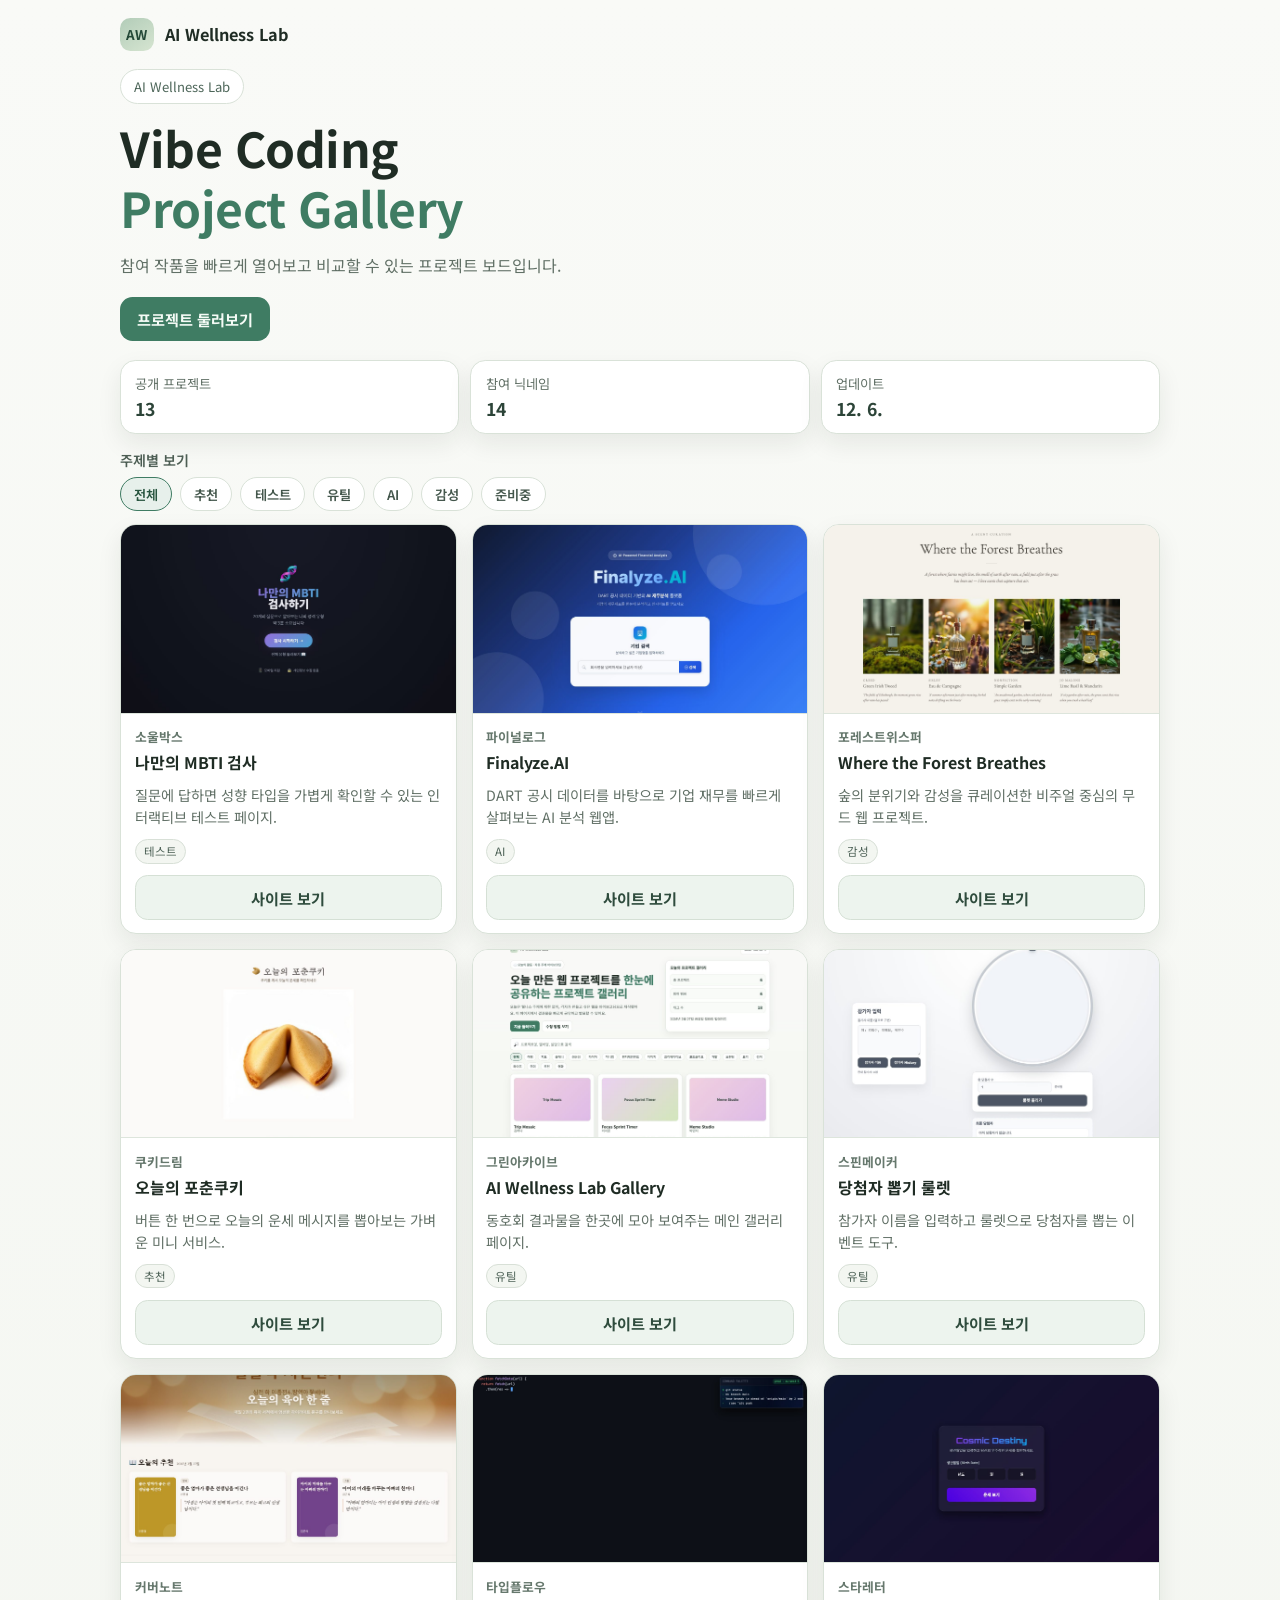
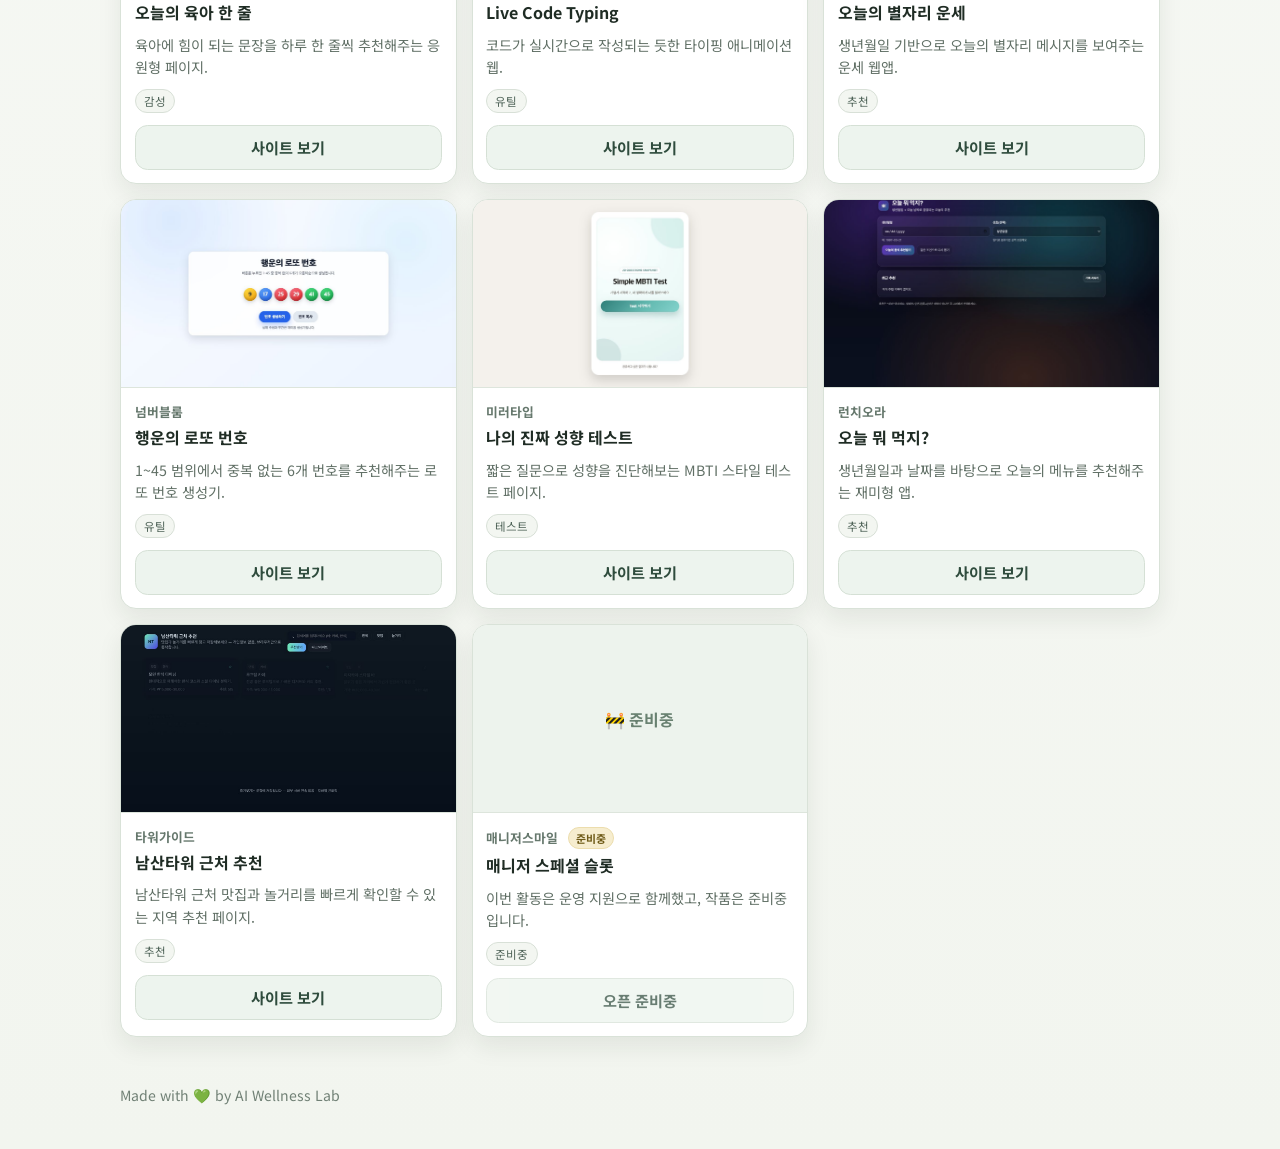
==== commit b09d4d84: "feat: simplify gallery UX and use anonymous nicknames" ====
--- a/index.html
+++ b/index.html
@@ -29,28 +29,22 @@
 
     <main class="container">
       <section class="hero" aria-labelledby="hero-title">
-        <p class="badge">☁️ 자유 주제 바이브코딩 결과</p>
-        <h1 id="hero-title">
-          오늘 만든 웹 프로젝트를
-          <span>한곳에 모은 갤러리</span>
-        </h1>
-        <p class="hero-description">
-          이번 라운드는 각자 만들고 싶은 주제로 진행했습니다.
-          복잡한 기능은 덜고, 결과물을 편하게 둘러보는 데 집중했어요.
-        </p>
+        <p class="badge">AI Wellness Lab</p>
+        <h1 id="hero-title">Vibe Coding <span>Project Gallery</span></h1>
+        <p class="hero-description">참여 작품을 빠르게 열어보고 비교할 수 있는 프로젝트 보드입니다.</p>
         <a class="btn btn-primary" href="#project-grid">프로젝트 둘러보기</a>
       </section>
 
-      <section class="summary-row" aria-label="요약 정보">
-        <article class="summary-item">
+      <section class="meta-strip" aria-label="요약 정보">
+        <article class="meta-item">
           <span>공개 프로젝트</span>
           <strong id="total-projects">0</strong>
         </article>
-        <article class="summary-item">
-          <span>참여 코드네임</span>
+        <article class="meta-item">
+          <span>참여 닉네임</span>
           <strong id="total-members">0</strong>
         </article>
-        <article class="summary-item">
+        <article class="meta-item">
           <span>업데이트</span>
           <strong id="today-date">-</strong>
         </article>
--- a/styles.css
+++ b/styles.css
@@ -141,14 +141,14 @@
   background: var(--primary-strong);
 }
 
-.summary-row {
+.meta-strip {
   display: grid;
   grid-template-columns: repeat(3, minmax(0, 1fr));
   gap: 0.7rem;
   margin-top: 0.2rem;
 }
 
-.summary-item {
+.meta-item {
   border: 1px solid var(--border);
   background: var(--surface);
   border-radius: 0.95rem;
@@ -156,13 +156,13 @@
   box-shadow: var(--shadow);
 }
 
-.summary-item span {
+.meta-item span {
   display: block;
   color: var(--muted);
   font-size: 0.83rem;
 }
 
-.summary-item strong {
+.meta-item strong {
   display: block;
   margin-top: 0.18rem;
   font-size: 1.1rem;
@@ -357,7 +357,7 @@
     width: 100%;
   }
 
-  .summary-row {
+  .meta-strip {
     grid-template-columns: 1fr;
   }
 
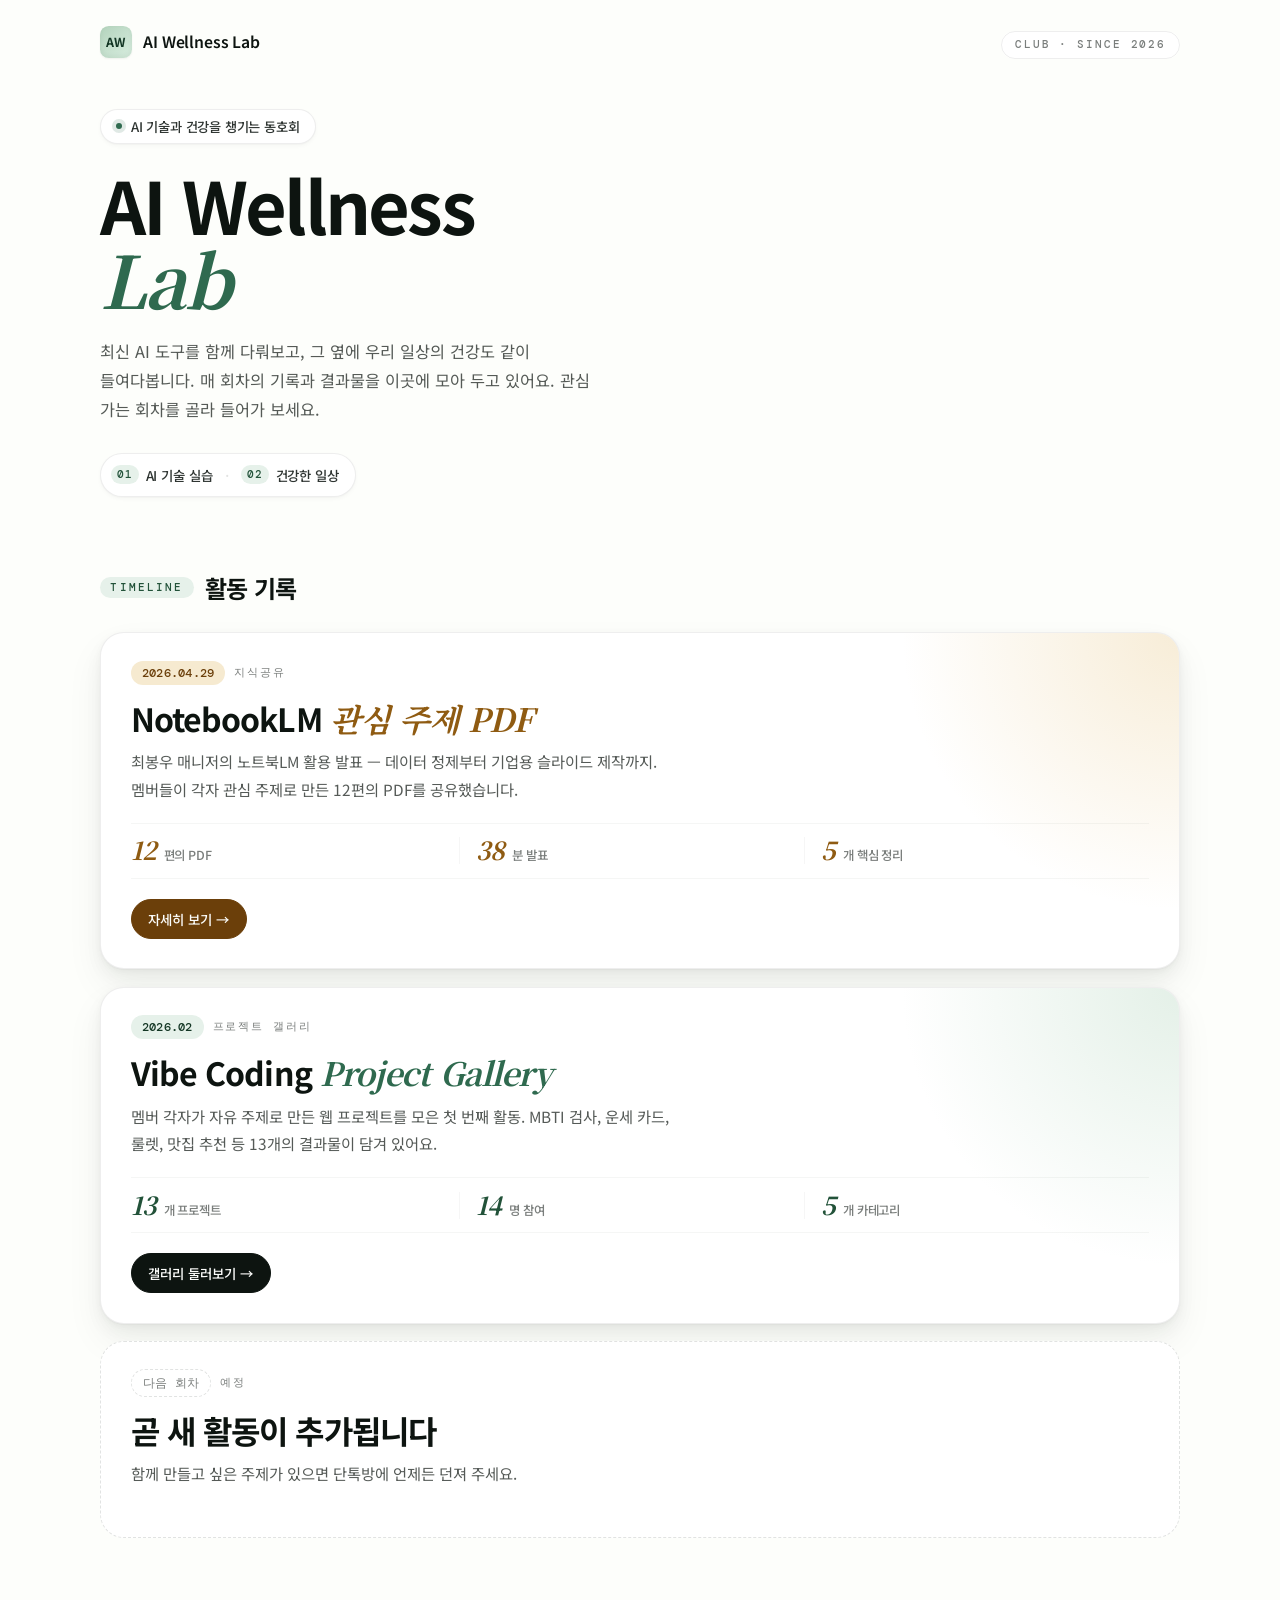
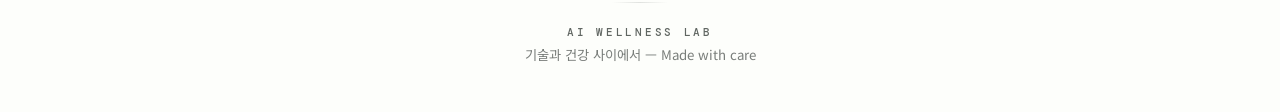
==== commit d71efe8e: "feat: add home + NotebookLM 2026.04.29 activity, restructure into date paths - Move Feb vibe coding " ====
--- a/index.html
+++ b/index.html
@@ -3,69 +3,114 @@
   <head>
     <meta charset="UTF-8" />
     <meta name="viewport" content="width=device-width, initial-scale=1.0" />
-    <title>AI Wellness Lab | Vibe Coding Gallery</title>
+    <title>AI Wellness Lab — 활동 기록</title>
     <meta
       name="description"
-      content="AI Wellness Lab 멤버들이 자유 주제로 만든 웹 프로젝트를 공유하는 프로젝트 갤러리"
+      content="AI Wellness Lab 동호회의 정기 활동 기록 — 바이브코딩 프로젝트 갤러리, NotebookLM 지식공유 등"
     />
     <link rel="preconnect" href="https://fonts.googleapis.com" />
     <link rel="preconnect" href="https://fonts.gstatic.com" crossorigin />
     <link
-      href="https://fonts.googleapis.com/css2?family=Noto+Sans+KR:wght@400;500;700;800&display=swap"
+      href="https://fonts.googleapis.com/css2?family=Noto+Sans+KR:wght@400;500;700;800&family=Noto+Serif+KR:wght@500;700&family=DM+Mono:wght@400;500&display=swap"
       rel="stylesheet"
     />
     <link rel="stylesheet" href="styles.css" />
   </head>
   <body>
-    <div class="bg-glow bg-glow-1" aria-hidden="true"></div>
-    <div class="bg-glow bg-glow-2" aria-hidden="true"></div>
+    <div class="hero-wash" aria-hidden="true"></div>
 
     <header class="topbar container">
-      <a href="#" class="logo" aria-label="홈">
+      <a href="#" class="logo" aria-label="AI Wellness Lab">
         <span class="logo-mark">AW</span>
         <span class="logo-text">AI Wellness Lab</span>
       </a>
+      <nav class="topnav" aria-label="동호회 정체성">
+        <span class="topnav-pill">CLUB · SINCE 2026</span>
+      </nav>
     </header>
 
     <main class="container">
       <section class="hero" aria-labelledby="hero-title">
-        <p class="badge">AI Wellness Lab</p>
-        <h1 id="hero-title">Vibe Coding <span>Project Gallery</span></h1>
-        <p class="hero-description">참여 작품을 빠르게 열어보고 비교할 수 있는 프로젝트 보드입니다.</p>
-        <a class="btn btn-primary" href="#project-grid">프로젝트 둘러보기</a>
+        <p class="kicker">
+          <span class="kicker-dot" aria-hidden="true"></span>
+          <span class="kicker-label">AI 기술과 건강을 챙기는 동호회</span>
+        </p>
+        <h1 id="hero-title">
+          AI Wellness<br /><span>Lab</span>
+        </h1>
+        <p class="hero-description">
+          최신 AI 도구를 함께 다뤄보고, 그 옆에 우리 일상의 건강도 같이 들여다봅니다.
+          매 회차의 기록과 결과물을 이곳에 모아 두고 있어요. 관심 가는 회차를 골라 들어가 보세요.
+        </p>
+        <div class="hero-pillars" aria-label="동호회 두 축">
+          <span class="pillar"><span class="pillar-num">01</span><span class="pillar-text">AI 기술 실습</span></span>
+          <span class="pillar-sep" aria-hidden="true">·</span>
+          <span class="pillar"><span class="pillar-num">02</span><span class="pillar-text">건강한 일상</span></span>
+        </div>
       </section>
 
-      <section class="meta-strip" aria-label="요약 정보">
-        <article class="meta-item">
-          <span>공개 프로젝트</span>
-          <strong id="total-projects">0</strong>
+      <section class="activities" aria-labelledby="activities-title">
+        <h2 id="activities-title">
+          <span class="eyebrow">timeline</span>활동 기록
+        </h2>
+
+        <a class="activity-card activity-card-amber" href="2604/" aria-label="2026년 4월 29일 NotebookLM 활동으로 이동">
+          <div class="activity-meta">
+            <span class="activity-date">2026.04.29</span>
+            <span class="activity-tag">지식공유</span>
+          </div>
+          <h3 class="activity-title">
+            NotebookLM <em>관심 주제 PDF</em>
+          </h3>
+          <p class="activity-desc">
+            최봉우 매니저의 노트북LM 활용 발표 — 데이터 정제부터 기업용 슬라이드 제작까지.
+            멤버들이 각자 관심 주제로 만든 12편의 PDF를 공유했습니다.
+          </p>
+          <ul class="activity-stats">
+            <li><strong>12</strong><span>편의 PDF</span></li>
+            <li><strong>38</strong><span>분 발표</span></li>
+            <li><strong>5</strong><span>개 핵심 정리</span></li>
+          </ul>
+          <span class="activity-cta">자세히 보기 →</span>
+        </a>
+
+        <a class="activity-card activity-card-green" href="2602/" aria-label="2026년 2월 바이브코딩 갤러리로 이동">
+          <div class="activity-meta">
+            <span class="activity-date">2026.02</span>
+            <span class="activity-tag">프로젝트 갤러리</span>
+          </div>
+          <h3 class="activity-title">
+            Vibe Coding <em>Project Gallery</em>
+          </h3>
+          <p class="activity-desc">
+            멤버 각자가 자유 주제로 만든 웹 프로젝트를 모은 첫 번째 활동.
+            MBTI 검사, 운세 카드, 룰렛, 맛집 추천 등 13개의 결과물이 담겨 있어요.
+          </p>
+          <ul class="activity-stats">
+            <li><strong>13</strong><span>개 프로젝트</span></li>
+            <li><strong>14</strong><span>명 참여</span></li>
+            <li><strong>5</strong><span>개 카테고리</span></li>
+          </ul>
+          <span class="activity-cta">갤러리 둘러보기 →</span>
+        </a>
+
+        <article class="activity-card activity-card-placeholder" aria-label="다음 활동 예정">
+          <div class="activity-meta">
+            <span class="activity-date">다음 회차</span>
+            <span class="activity-tag">예정</span>
+          </div>
+          <h3 class="activity-title">곧 새 활동이 추가됩니다</h3>
+          <p class="activity-desc">
+            함께 만들고 싶은 주제가 있으면 단톡방에 언제든 던져 주세요.
+          </p>
         </article>
-        <article class="meta-item">
-          <span>참여 닉네임</span>
-          <strong id="total-members">0</strong>
-        </article>
-        <article class="meta-item">
-          <span>업데이트</span>
-          <strong id="today-date">-</strong>
-        </article>
-      </section>
-
-      <section class="controls" aria-label="필터">
-        <p class="controls-title">주제별 보기</p>
-        <div id="tag-filters" class="tag-filters" role="group" aria-label="태그 필터"></div>
-      </section>
-
-      <section id="project-grid" class="project-grid" aria-live="polite"></section>
-
-      <section class="empty-state hidden" id="empty-state" aria-live="polite">
-        <p>해당 태그에 맞는 프로젝트가 아직 없어요.</p>
       </section>
     </main>
 
     <footer class="container footer">
-      <p>Made with 💚 by AI Wellness Lab</p>
+      <div class="footer-rule" aria-hidden="true"></div>
+      <p class="footer-mark">AI Wellness Lab</p>
+      <p class="footer-tag">기술과 건강 사이에서 — Made with care</p>
     </footer>
-
-    <script src="script.js"></script>
   </body>
 </html>
--- a/styles.css
+++ b/styles.css
@@ -1,18 +1,83 @@
+/* ============================================================
+   AI Wellness Lab — Home / Activity Index
+   Inspiration: Mintlify (clean + green accent, atmospheric hero,
+   whisper borders) × Notion (warm minimalism, multi-layer ambient
+   shadows, pill badges).
+   Brand: AI 기술 + 건강 (calm intelligence, reading-optimized)
+   ============================================================ */
+
 :root {
-  --bg: #f6f8f4;
+  /* Surface */
+  --bg: #ffffff;
+  --bg-soft: #f7f9f6;
   --surface: #ffffff;
-  --surface-soft: #f3f6f1;
-  --border: #d9e2d8;
-  --text: #1f2c24;
-  --muted: #617066;
-  --primary: #3f7c63;
-  --primary-strong: #2f6650;
-  --shadow: 0 10px 24px rgba(22, 37, 26, 0.08);
-}
-
-* {
+  --surface-tint: #f3f7f1;
+
+  /* Borders — whisper philosophy (Notion/Mintlify) */
+  --border: rgba(15, 25, 20, 0.07);
+  --border-soft: rgba(15, 25, 20, 0.04);
+  --border-strong: rgba(15, 25, 20, 0.12);
+  --border-focus: rgba(63, 124, 99, 0.4);
+
+  /* Ink — warm near-black, not pure (Notion-style) */
+  --ink: #0d1410;
+  --ink-soft: rgba(13, 20, 16, 0.92);
+  --text: rgba(13, 20, 16, 0.86);
+  --text-soft: rgba(13, 20, 16, 0.7);
+  --muted: rgba(13, 20, 16, 0.55);
+  --muted-strong: rgba(13, 20, 16, 0.65);
+
+  /* Brand — calm wellness green (kept), used sparingly */
+  --primary: #2f6a4f;
+  --primary-strong: #225239;
+  --primary-soft: #e6f1ea;
+  --primary-tint: #d4eadd;
+  --primary-deep: #143725;
+
+  /* Sub-theme accent (NotebookLM activity) */
+  --amber: #b97a1f;
+  --amber-soft: #f6ead0;
+  --amber-strong: #8f5b12;
+  --amber-deep: #6b3f0a;
+
+  /* Multi-layer ambient shadows (Notion-inspired) */
+  --shadow-whisper:
+    0 1px 1px rgba(13, 30, 20, 0.02),
+    0 2px 4px rgba(13, 30, 20, 0.03);
+  --shadow-soft:
+    0 1px 1px rgba(13, 30, 20, 0.02),
+    0 4px 10px rgba(13, 30, 20, 0.04),
+    0 12px 24px rgba(13, 30, 20, 0.05);
+  --shadow-card:
+    0 1px 1px rgba(13, 30, 20, 0.025),
+    0 2px 6px rgba(13, 30, 20, 0.03),
+    0 8px 18px rgba(13, 30, 20, 0.045),
+    0 18px 38px rgba(13, 30, 20, 0.06);
+  --shadow-lift:
+    0 2px 4px rgba(13, 30, 20, 0.04),
+    0 6px 14px rgba(13, 30, 20, 0.05),
+    0 16px 32px rgba(13, 30, 20, 0.07),
+    0 28px 56px rgba(13, 30, 20, 0.09);
+
+  /* Radii */
+  --radius-xs: 0.25rem;
+  --radius-sm: 0.5rem;
+  --radius: 0.85rem;
+  --radius-lg: 1.15rem;
+  --radius-xl: 1.5rem;
+  --radius-2xl: 1.85rem;
+  --radius-pill: 9999px;
+
+  /* Fonts */
+  --font-sans: "Noto Sans KR", "Inter", "Apple SD Gothic Neo", system-ui, sans-serif;
+  --font-serif: "Noto Serif KR", "Iowan Old Style", "Apple SD Gothic Neo", serif;
+  --font-mono: "DM Mono", "Geist Mono", "JetBrains Mono", ui-monospace, "SF Mono", monospace;
+}
+
+*,
+*::before,
+*::after {
   box-sizing: border-box;
-  font-family: "Noto Sans KR", "Apple SD Gothic Neo", sans-serif;
 }
 
 html,
@@ -20,365 +85,564 @@
   margin: 0;
   padding: 0;
   min-height: 100%;
-  background: linear-gradient(180deg, #f9faf7 0%, #f2f5ef 100%);
+  background: #fdfefb;
   color: var(--text);
-}
-
-body {
-  position: relative;
+  font-family: var(--font-sans);
+  -webkit-font-smoothing: antialiased;
+  -moz-osx-font-smoothing: grayscale;
 }
 
 .container {
-  width: min(1040px, calc(100vw - 1.4rem));
+  width: min(1080px, calc(100vw - 1.6rem));
   margin: 0 auto;
 }
 
-.bg-glow {
+@media (max-width: 640px) {
+  .container {
+    width: min(1080px, calc(100vw - 1rem));
+  }
+}
+
+/* ── Atmospheric hero wash (Mintlify-inspired) ──────────── */
+
+.hero-wash {
   position: fixed;
-  border-radius: 999px;
-  filter: blur(70px);
+  inset: 0;
+  z-index: -1;
   pointer-events: none;
-  z-index: -1;
-}
-
-.bg-glow-1 {
-  width: 240px;
-  height: 240px;
-  background: rgba(185, 215, 195, 0.28);
-  top: -110px;
-  left: -80px;
-}
-
-.bg-glow-2 {
-  width: 260px;
-  height: 260px;
-  background: rgba(219, 229, 214, 0.45);
-  right: -110px;
-  bottom: -90px;
-}
+  background:
+    radial-gradient(60% 50% at 75% -5%, rgba(120, 200, 160, 0.18) 0%, transparent 70%),
+    radial-gradient(50% 40% at 0% 0%, rgba(212, 234, 221, 0.55) 0%, transparent 65%),
+    radial-gradient(55% 50% at 50% 105%, rgba(220, 234, 200, 0.4) 0%, transparent 70%),
+    linear-gradient(180deg, #fdfefb 0%, #f6faf3 65%, #f0f6ec 100%);
+}
+
+::selection {
+  background: var(--primary-soft);
+  color: var(--primary-deep);
+}
+
+/* ── Topbar ──────────────────────────────────────────────── */
 
 .topbar {
-  padding: 1.1rem 0 0.6rem;
+  padding: 1.6rem 0 0.8rem;
+  display: flex;
+  align-items: center;
+  justify-content: space-between;
+  gap: 0.8rem;
 }
 
 .logo {
   display: inline-flex;
   align-items: center;
-  gap: 0.72rem;
-  color: var(--text);
+  gap: 0.7rem;
+  color: var(--ink);
   text-decoration: none;
-  font-weight: 700;
+  font-weight: 600;
+  letter-spacing: -0.01em;
 }
 
 .logo-mark {
-  width: 2.1rem;
-  height: 2.1rem;
-  border-radius: 0.65rem;
+  width: 2rem;
+  height: 2rem;
+  border-radius: 0.55rem;
   display: grid;
   place-items: center;
-  background: linear-gradient(145deg, #b2ccb8 0%, #d6e5d1 100%);
-  color: #244938;
-  font-size: 0.84rem;
+  background: linear-gradient(140deg, #b3d3bc 0%, #d8eddf 100%);
+  color: var(--primary-deep);
+  font-size: 0.78rem;
+  font-weight: 700;
+  letter-spacing: 0.02em;
+  box-shadow:
+    inset 0 -2px 4px rgba(36, 73, 56, 0.08),
+    0 1px 2px rgba(13, 30, 20, 0.06);
 }
 
 .logo-text {
-  font-size: 1.02rem;
-}
+  font-size: 0.98rem;
+  letter-spacing: -0.01em;
+}
+
+.topnav-pill {
+  font-family: var(--font-mono);
+  font-size: 0.66rem;
+  font-weight: 500;
+  letter-spacing: 0.18em;
+  color: var(--muted);
+  background: var(--surface);
+  border: 1px solid var(--border);
+  padding: 0.4rem 0.8rem;
+  border-radius: var(--radius-pill);
+  text-transform: uppercase;
+  white-space: nowrap;
+}
+
+@media (max-width: 640px) {
+  .logo-text {
+    display: none;
+  }
+  .topnav-pill {
+    font-size: 0.6rem;
+    padding: 0.32rem 0.65rem;
+    letter-spacing: 0.14em;
+  }
+}
+
+/* ── Hero ────────────────────────────────────────────────── */
 
 .hero {
-  padding: 0.5rem 0 1rem;
-}
-
-.badge {
-  margin: 0;
-  width: fit-content;
-  font-size: 0.82rem;
-  padding: 0.44rem 0.8rem;
-  border-radius: 999px;
+  padding: 2.4rem 0 1.4rem;
+}
+
+.kicker {
+  margin: 0 0 1.4rem;
+  display: inline-flex;
+  align-items: center;
+  gap: 0.55rem;
+  padding: 0.45rem 0.95rem;
+  border-radius: var(--radius-pill);
   border: 1px solid var(--border);
   background: var(--surface);
-  color: #4d6659;
-}
-
-h1 {
-  margin: 0.9rem 0 0;
-  font-size: clamp(1.8rem, 4.4vw, 3rem);
-  line-height: 1.24;
-  letter-spacing: -0.01em;
-  max-width: 16ch;
-}
-
-h1 span {
+  box-shadow: var(--shadow-whisper);
+}
+
+.kicker-dot {
+  width: 6px;
+  height: 6px;
+  border-radius: 50%;
+  background: var(--primary);
+  box-shadow: 0 0 0 4px rgba(47, 106, 79, 0.15);
+  flex: 0 0 auto;
+  animation: pulse-soft 2.4s ease-in-out infinite;
+}
+
+@keyframes pulse-soft {
+  0%, 100% { box-shadow: 0 0 0 3px rgba(47, 106, 79, 0.18); }
+  50%      { box-shadow: 0 0 0 6px rgba(47, 106, 79, 0.05); }
+}
+
+.kicker-label {
+  font-size: 0.83rem;
+  font-weight: 500;
+  color: var(--text);
+  letter-spacing: -0.015em;
+  word-break: keep-all;
+}
+
+.hero h1 {
+  margin: 0;
+  font-size: clamp(2.4rem, 8.5vw, 4.5rem);
+  line-height: 1.04;
+  letter-spacing: -0.038em;
+  color: var(--ink);
+  font-weight: 700;
+  word-break: keep-all;
+  overflow-wrap: anywhere;
+  max-width: 14ch;
+  font-feature-settings: "lnum" 1, "ss01" 1;
+}
+
+.hero h1 span {
+  font-family: var(--font-serif);
+  font-style: italic;
+  font-weight: 700;
   color: var(--primary);
+  letter-spacing: -0.025em;
+  position: relative;
+  display: inline-block;
+}
+
+.hero h1 span::after {
+  content: "";
+  position: absolute;
+  left: -0.04em;
+  right: -0.04em;
+  bottom: 0.08em;
+  height: 0.34em;
+  background: linear-gradient(180deg, transparent 55%, rgba(178, 213, 188, 0.65) 55%);
+  z-index: -1;
+  border-radius: 2px;
 }
 
 .hero-description {
-  margin: 0.9rem 0 1.1rem;
-  color: var(--muted);
-  line-height: 1.72;
-  font-size: 1rem;
-  max-width: 58ch;
-}
-
-.btn {
+  margin: 1.3rem 0 0;
+  color: var(--text-soft);
+  line-height: 1.78;
+  font-size: 1.02rem;
+  max-width: 56ch;
+  word-break: keep-all;
+  overflow-wrap: anywhere;
+}
+
+.hero-pillars {
+  margin: 1.8rem 0 0;
   display: inline-flex;
   align-items: center;
-  justify-content: center;
-  border: 1px solid transparent;
-  border-radius: 0.78rem;
-  text-decoration: none;
-  font-weight: 700;
-  font-size: 0.95rem;
-  padding: 0.64rem 1rem;
-}
-
-.btn-primary {
-  background: var(--primary);
-  color: #f5fbf6;
-}
-
-.btn-primary:hover {
-  background: var(--primary-strong);
-}
-
-.meta-strip {
-  display: grid;
-  grid-template-columns: repeat(3, minmax(0, 1fr));
-  gap: 0.7rem;
-  margin-top: 0.2rem;
-}
-
-.meta-item {
+  gap: 0.75rem;
+  padding: 0.55rem 1rem 0.55rem 0.6rem;
   border: 1px solid var(--border);
   background: var(--surface);
-  border-radius: 0.95rem;
-  padding: 0.78rem 0.9rem;
-  box-shadow: var(--shadow);
-}
-
-.meta-item span {
+  border-radius: var(--radius-pill);
+  box-shadow: var(--shadow-whisper);
+}
+
+.pillar {
+  display: inline-flex;
+  align-items: center;
+  gap: 0.42rem;
+  font-size: 0.84rem;
+  color: var(--text);
+}
+
+.pillar-num {
+  font-family: var(--font-mono);
+  font-size: 0.66rem;
+  font-weight: 500;
+  color: var(--primary-strong);
+  background: var(--primary-soft);
+  padding: 0.18rem 0.42rem;
+  border-radius: var(--radius-pill);
+  letter-spacing: 0.04em;
+}
+
+.pillar-text {
+  font-weight: 500;
+  letter-spacing: -0.01em;
+}
+
+.pillar-sep {
+  color: var(--border-strong);
+  font-weight: 400;
+}
+
+@media (max-width: 520px) {
+  .hero-pillars {
+    flex-wrap: wrap;
+    border-radius: var(--radius-lg);
+  }
+}
+
+/* ── Section heading ─────────────────────────────────────── */
+
+.activities {
+  margin-top: 3.2rem;
+  display: flex;
+  flex-direction: column;
+  gap: 1.1rem;
+}
+
+.activities h2 {
+  margin: 0 0 0.6rem;
+  font-size: clamp(1.2rem, 3vw, 1.5rem);
+  color: var(--ink);
+  font-weight: 700;
+  letter-spacing: -0.025em;
+  display: flex;
+  align-items: center;
+  gap: 0.7rem;
+  word-break: keep-all;
+}
+
+.eyebrow {
+  font-family: var(--font-mono);
+  font-size: 0.66rem;
+  font-weight: 500;
+  letter-spacing: 0.2em;
+  text-transform: uppercase;
+  color: var(--primary-strong);
+  background: var(--primary-soft);
+  padding: 0.26rem 0.65rem;
+  border-radius: var(--radius-pill);
+  flex: 0 0 auto;
+}
+
+/* ── Activity cards ──────────────────────────────────────── */
+
+.activity-card {
   display: block;
+  background: var(--surface);
+  border: 1px solid var(--border);
+  border-radius: var(--radius-xl);
+  box-shadow: var(--shadow-card);
+  padding: 1.7rem 1.85rem 1.85rem;
+  text-decoration: none;
+  color: inherit;
+  position: relative;
+  overflow: hidden;
+  transition: transform 0.24s cubic-bezier(0.4, 0, 0.2, 1),
+    box-shadow 0.24s cubic-bezier(0.4, 0, 0.2, 1),
+    border-color 0.24s ease;
+  word-break: keep-all;
+  overflow-wrap: anywhere;
+}
+
+a.activity-card:hover {
+  transform: translateY(-4px);
+  box-shadow: var(--shadow-lift);
+  border-color: var(--border-strong);
+}
+
+a.activity-card:active {
+  transform: translateY(-1px);
+  transition-duration: 0.08s;
+}
+
+a.activity-card:focus-visible {
+  outline: 2px solid var(--border-focus);
+  outline-offset: 3px;
+}
+
+/* Color-coded glow accent — corner gradient (subtle Mintlify wash) */
+.activity-card::before {
+  content: "";
+  position: absolute;
+  top: 0;
+  right: 0;
+  width: 280px;
+  height: 280px;
+  background: radial-gradient(circle at 100% 0%, var(--card-glow, rgba(178, 213, 188, 0.25)) 0%, transparent 70%);
+  pointer-events: none;
+  z-index: 0;
+}
+
+.activity-card-amber {
+  --card-glow: rgba(231, 198, 132, 0.32);
+}
+
+.activity-card-green {
+  --card-glow: rgba(178, 213, 188, 0.35);
+}
+
+.activity-card > * {
+  position: relative;
+  z-index: 1;
+}
+
+.activity-card-placeholder {
+  background: var(--surface);
+  border-style: dashed;
+  border-color: var(--border-strong);
+  border-width: 1.5px;
+  box-shadow: none;
+  --card-glow: transparent;
+}
+
+.activity-meta {
+  display: flex;
+  align-items: center;
+  gap: 0.55rem;
+  margin-bottom: 0.95rem;
+  flex-wrap: wrap;
+}
+
+.activity-date {
+  font-family: var(--font-mono);
+  font-size: 0.78rem;
+  font-weight: 500;
+  color: var(--primary-deep);
+  background: var(--primary-soft);
+  padding: 0.26rem 0.7rem;
+  border-radius: var(--radius-pill);
+  font-feature-settings: "tnum" 1;
+  letter-spacing: 0.02em;
+}
+
+.activity-card-amber .activity-date {
+  color: var(--amber-deep);
+  background: var(--amber-soft);
+}
+
+.activity-card-placeholder .activity-date {
   color: var(--muted);
-  font-size: 0.83rem;
-}
-
-.meta-item strong {
-  display: block;
-  margin-top: 0.18rem;
-  font-size: 1.1rem;
-  color: #2c4438;
-}
-
-.controls {
-  margin-top: 1rem;
-}
-
-.controls-title {
-  margin: 0 0 0.45rem;
-  color: #4d5e54;
-  font-size: 0.88rem;
-  font-weight: 600;
-}
-
-.tag-filters {
+  background: transparent;
+  border: 1px dashed var(--border-strong);
+}
+
+.activity-tag {
+  font-family: var(--font-mono);
+  font-size: 0.66rem;
+  font-weight: 500;
+  letter-spacing: 0.18em;
+  text-transform: uppercase;
+  color: var(--muted);
+}
+
+.activity-title {
+  margin: 0 0 0.65rem;
+  font-size: clamp(1.45rem, 3.6vw, 2rem);
+  line-height: 1.18;
+  letter-spacing: -0.028em;
+  color: var(--ink);
+  font-weight: 700;
+}
+
+.activity-title em {
+  font-family: var(--font-serif);
+  font-style: italic;
+  font-weight: 700;
+  color: var(--primary);
+}
+
+.activity-card-amber .activity-title em {
+  color: var(--amber-strong);
+}
+
+.activity-desc {
+  margin: 0 0 1.25rem;
+  color: var(--text-soft);
+  line-height: 1.78;
+  font-size: 0.96rem;
+  max-width: 60ch;
+}
+
+.activity-stats {
+  list-style: none;
+  margin: 0 0 1.25rem;
+  padding: 0.85rem 0;
   display: flex;
   flex-wrap: wrap;
-  gap: 0.5rem;
-}
-
-.tag-button {
-  border: 1px solid var(--border);
-  background: var(--surface);
-  color: #44574c;
-  border-radius: 999px;
-  padding: 0.38rem 0.82rem;
+  gap: 0;
+  border-top: 1px solid var(--border-soft);
+  border-bottom: 1px solid var(--border-soft);
+}
+
+.activity-stats li {
+  flex: 1 1 0;
+  min-width: 110px;
+  padding: 0 1rem;
+  display: flex;
+  align-items: baseline;
+  gap: 0.45rem;
+  border-right: 1px solid var(--border-soft);
+}
+
+.activity-stats li:first-child {
+  padding-left: 0;
+}
+
+.activity-stats li:last-child {
+  border-right: 0;
+}
+
+.activity-stats strong {
+  font-family: var(--font-serif);
+  font-style: italic;
+  font-weight: 700;
+  font-size: 1.55rem;
+  color: var(--primary-strong);
+  font-feature-settings: "tnum" 1, "lnum" 1;
+  letter-spacing: -0.025em;
+  line-height: 1;
+}
+
+.activity-card-amber .activity-stats strong {
+  color: var(--amber-strong);
+}
+
+.activity-stats span {
+  font-size: 0.78rem;
+  color: var(--muted);
+  font-weight: 500;
+  letter-spacing: -0.005em;
+}
+
+.activity-cta {
+  display: inline-flex;
+  align-items: center;
+  gap: 0.42rem;
+  padding: 0.55rem 1.05rem;
+  border: 1px solid var(--ink);
+  background: var(--ink);
+  color: #fcfdfb;
+  font-size: 0.84rem;
+  font-weight: 500;
+  letter-spacing: -0.005em;
+  border-radius: var(--radius-pill);
+  transition: gap 0.2s ease, transform 0.12s ease, opacity 0.18s ease;
+}
+
+a.activity-card:hover .activity-cta {
+  gap: 0.55rem;
+  opacity: 0.92;
+}
+
+.activity-card-amber .activity-cta {
+  background: var(--amber-deep);
+  border-color: var(--amber-deep);
+}
+
+@media (max-width: 640px) {
+  .activity-card {
+    padding: 1.35rem 1.35rem 1.45rem;
+  }
+
+  .activity-stats {
+    gap: 0.45rem 0;
+  }
+
+  .activity-stats li {
+    flex: 1 1 calc(50% - 0.2rem);
+    border-right: 0;
+    padding: 0.15rem 0;
+    min-width: 0;
+  }
+
+  .activity-stats li:nth-child(odd) {
+    border-right: 1px solid var(--border-soft);
+    padding-right: 0.6rem;
+  }
+
+  .activity-stats li:nth-child(even) {
+    padding-left: 0.6rem;
+  }
+}
+
+/* ── Footer ──────────────────────────────────────────────── */
+
+.footer {
+  padding: 4rem 0 3rem;
+  text-align: center;
+}
+
+.footer-rule {
+  width: 56px;
+  height: 1px;
+  background: linear-gradient(90deg, transparent 0%, var(--border-strong) 50%, transparent 100%);
+  margin: 0 auto 1.4rem;
+}
+
+.footer-mark {
+  margin: 0 0 0.35rem;
+  font-family: var(--font-mono);
+  font-size: 0.7rem;
+  font-weight: 500;
+  letter-spacing: 0.24em;
+  text-transform: uppercase;
+  color: var(--muted-strong);
+}
+
+.footer-tag {
+  margin: 0;
   font-size: 0.83rem;
-  font-weight: 600;
-  cursor: pointer;
-}
-
-.tag-button.active {
-  border-color: var(--primary);
-  background: #e7f0eb;
-  color: #28553f;
-}
-
-.project-grid {
-  margin-top: 0.85rem;
-  display: grid;
-  grid-template-columns: repeat(3, minmax(0, 1fr));
-  gap: 0.92rem;
-  padding-bottom: 0.8rem;
-}
-
-.project-card {
-  border: 1px solid var(--border);
-  border-radius: 1rem;
-  background: var(--surface);
-  box-shadow: var(--shadow);
-  overflow: hidden;
-}
-
-.project-preview {
-  aspect-ratio: 16 / 9;
-  background: #edf3ed;
-  border-bottom: 1px solid #dde5dc;
-}
-
-.project-preview img {
-  width: 100%;
-  height: 100%;
-  display: block;
-  object-fit: cover;
-}
-
-.preview-placeholder {
-  width: 100%;
-  height: 100%;
-  display: grid;
-  place-items: center;
-  color: #698171;
-  font-weight: 700;
-}
-
-.card-body {
-  padding: 0.85rem;
-}
-
-.member {
-  margin: 0;
-  color: #66786d;
-  font-size: 0.8rem;
-  font-weight: 700;
-}
-
-.status-chip {
-  display: inline-flex;
-  margin-left: 0.35rem;
-  padding: 0.13rem 0.44rem;
-  border-radius: 999px;
-  background: #f6edcf;
-  border: 1px solid #ecddad;
-  color: #6e5a17;
-  font-size: 0.68rem;
-}
-
-.project-card h3 {
-  margin: 0.38rem 0 0;
-  font-size: 1rem;
-  line-height: 1.35;
-}
-
-.description {
-  margin: 0.62rem 0 0;
   color: var(--muted);
-  font-size: 0.89rem;
-  line-height: 1.6;
-}
-
-.tags {
-  display: flex;
-  flex-wrap: wrap;
-  gap: 0.38rem;
-  margin-top: 0.62rem;
-}
-
-.tag {
-  border-radius: 999px;
-  padding: 0.2rem 0.52rem;
-  font-size: 0.72rem;
-  border: 1px solid #d8e0d7;
-  background: var(--surface-soft);
-  color: #4f6358;
-}
-
-.actions {
-  margin-top: 0.74rem;
-}
-
-.btn-link {
-  width: 100%;
-  background: #edf4ee;
-  border: 1px solid #d5e0d5;
-  color: #2f4c3d;
-}
-
-.btn.is-disabled {
-  opacity: 0.72;
-  cursor: not-allowed;
-}
-
-.empty-state {
-  margin-top: 1rem;
-  border: 1px dashed #c8d4c8;
-  border-radius: 0.9rem;
-  padding: 0.95rem;
-  text-align: center;
-  color: var(--muted);
-  background: #f9fbf8;
-}
-
-.hidden {
-  display: none;
-}
-
-.footer {
-  padding: 1.3rem 0 1.9rem;
-  color: #708075;
-  font-size: 0.88rem;
-}
-
-@media (max-width: 920px) {
-  .project-grid {
-    grid-template-columns: repeat(2, minmax(0, 1fr));
-  }
-}
-
-@media (max-width: 640px) {
-  .container {
-    width: min(1040px, calc(100vw - 1rem));
-  }
-
-  .logo-text {
-    display: none;
-  }
-
-  h1 {
-    font-size: clamp(1.6rem, 7vw, 2.05rem);
-    max-width: none;
-  }
-
-  .hero-description {
-    font-size: 0.95rem;
-    line-height: 1.66;
-  }
-
-  .btn {
-    width: 100%;
-  }
-
-  .meta-strip {
-    grid-template-columns: 1fr;
-  }
-
-  .tag-filters {
-    flex-wrap: nowrap;
-    overflow-x: auto;
-    scrollbar-width: thin;
-    padding-bottom: 0.16rem;
-  }
-
-  .tag-button {
-    white-space: nowrap;
-    flex: 0 0 auto;
-  }
-
-  .project-grid {
-    grid-template-columns: 1fr;
-    gap: 0.84rem;
-  }
-
-  .card-body {
-    padding: 0.8rem;
-  }
-}
+  font-weight: 400;
+}
+
+/* ── Reduced motion ──────────────────────────────────────── */
+
+@media (prefers-reduced-motion: reduce) {
+  *,
+  *::before,
+  *::after {
+    animation-duration: 0.01ms !important;
+    animation-iteration-count: 1 !important;
+    transition-duration: 0.01ms !important;
+  }
+
+  a.activity-card:hover {
+    transform: none;
+  }
+  .kicker-dot {
+    animation: none;
+  }
+}
